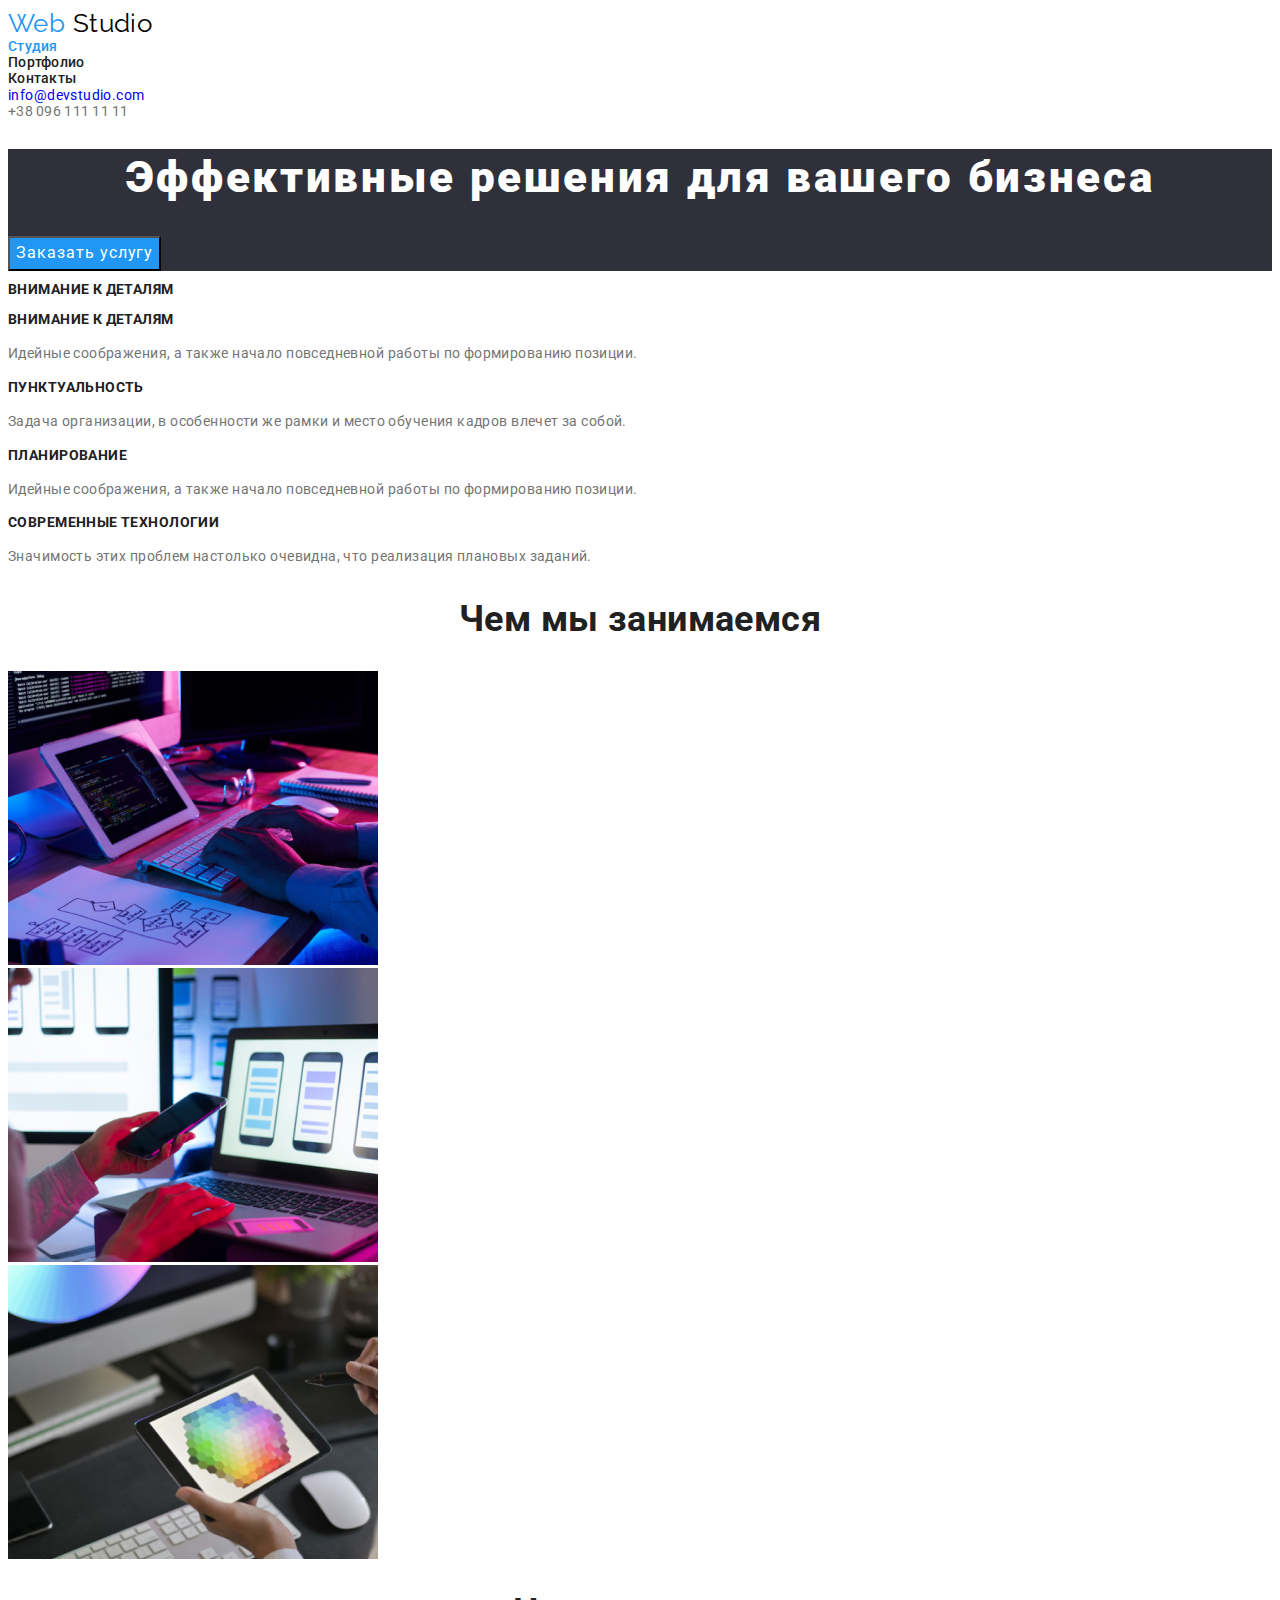
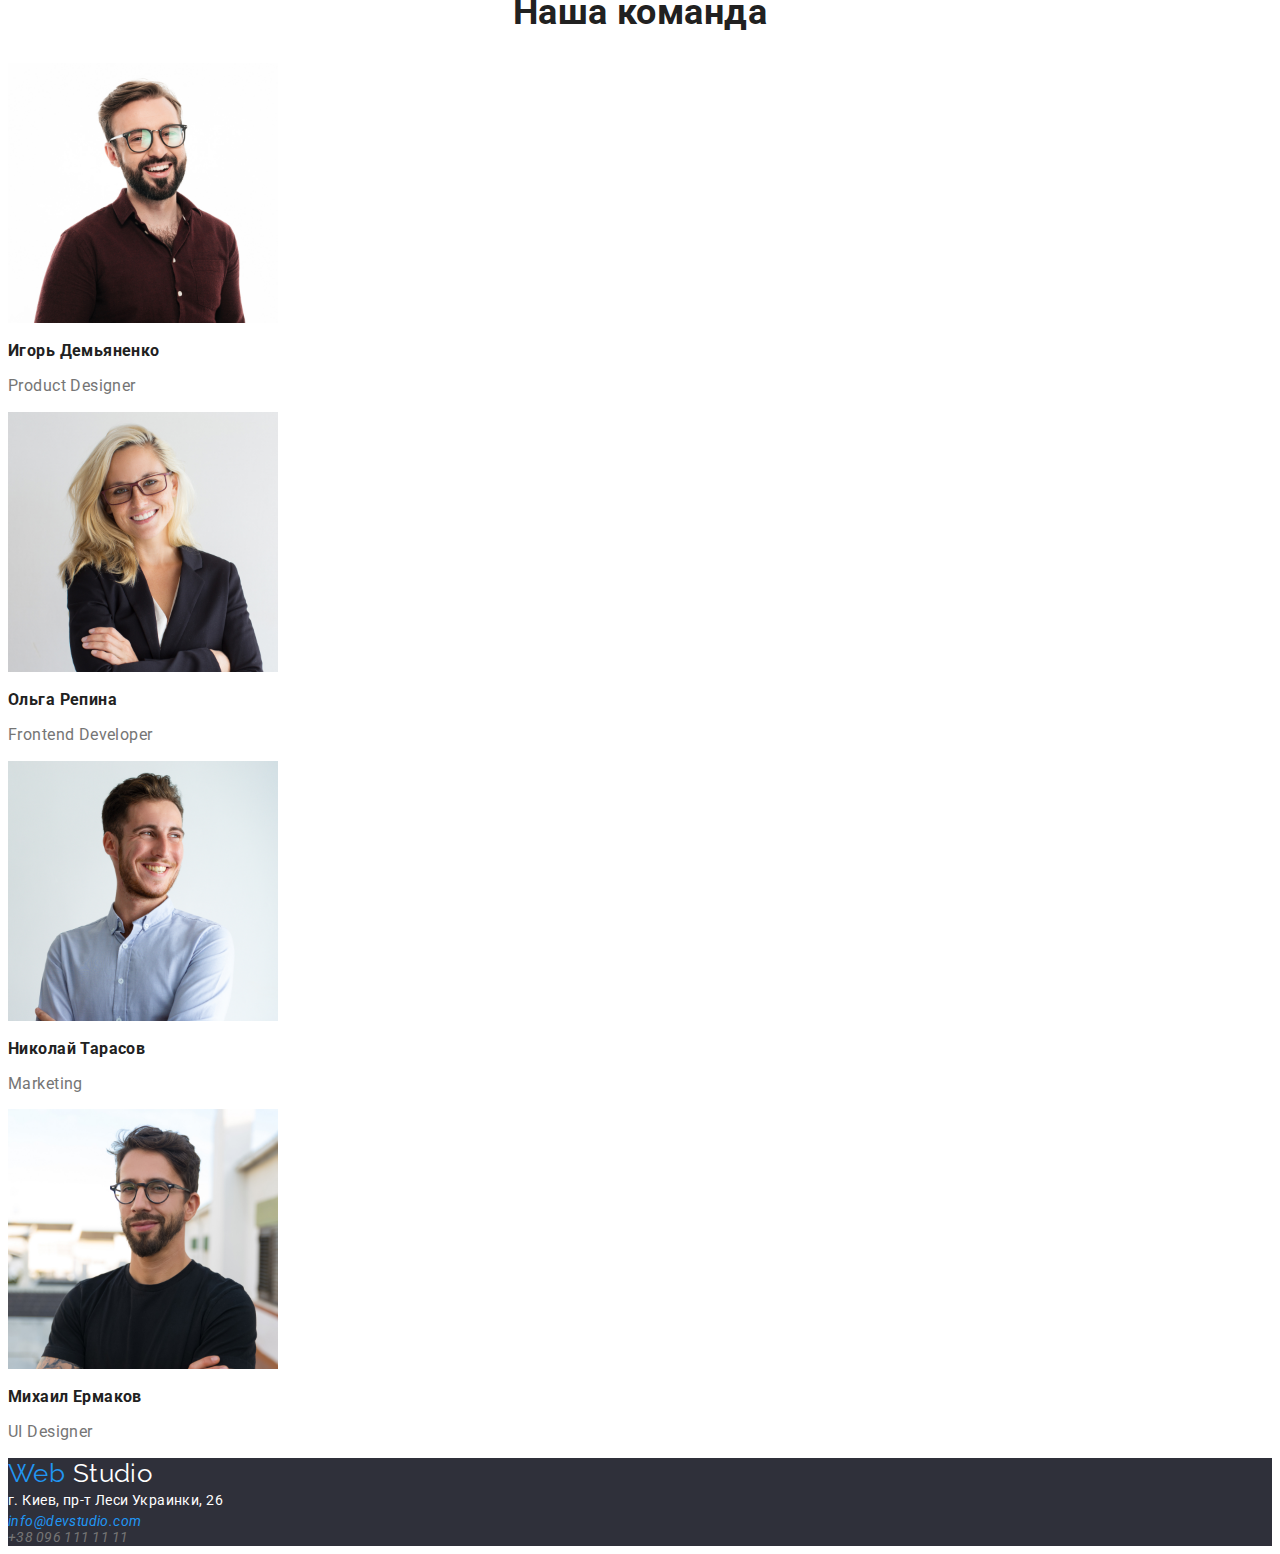
==== index.html @ a850718f "111" ====
<!DOCTYPE html>
<html lang="ru">
  <head>
    <meta charset="UTF-8" />
    <meta http-equiv="X-UA-Compatible" content="IE=edge" />
    <meta name="viewport" content="width=device-width, initial-scale=1.0" />
    <title>Студия</title>
    <link rel="preconnect" href="https://fonts.googleapis.com" />
    <link rel="preconnect" href="https://fonts.gstatic.com" crossorigin />
    <link
      href="https://fonts.googleapis.com/css2?family=Raleway:wght@700&family=Roboto:wght@400;500;700;900&display=swap"
      rel="stylesheet"
    />
    <link rel="stylesheet" href="./css/styles.css" />
  </head>
  <body>
    <style>
      /*   ----------- Отменяем подчеркивание у ссылок ------------*/
      a {
        text-decoration: none;
      }
    </style>
    <!-------------Верхний контейнер -----------------------  -->
    <header class="heder list">
      <nav class="heder-kont link">
        <a href="/" class="logotip link"><span class="logotip-end">Web</span> Studio</a>
        <ul class="site-list list link">
          <li><a href="./index.html" class="link-current heder-li list link">Студия</a></li>
          <li><a href="./portfolio.html" class="heder-li link list">Портфолио</a></li>
          <li><a href="#" class="heder-li list link">Контакты</a></li>
        </ul>
      </nav>
      <ul class="site-nav-list list">
        <li>
          <a href="mailto:info@devstudio.com" class="site-nav-list-mail link list"
            >info@devstudio.com</a
          >
        </li>
        <li>
          <a href="tel:+380961111111" class="site-nav-list-contacts contacts link list"
            >+38 096 111 11 11</a
          >
        </li>
      </ul>
    </header>
    <!-- Контейнер Эффективные решения для вашего бизнеса -->
    <main>
      <section class="hero">
        <h1 class="hero-title">Эффективные решения для вашего бизнеса</h1>
        <button type="button" class="hero-button-text">Заказать услугу</button>
      </section>
      <!-- Контейнер Внимание к деталям... -->
      <section>
        <h2 class="benefits-title">Внимание к деталям</h2>
        <ul class="benefits-ul list">
          <li>
            <h3 class="benefits-title">Внимание к деталям</h3>
            <p class="benefits-text">
              Идейные соображения, а также начало повседневной работы по формированию позиции.
            </p>
          </li>
          <li>
            <h3 class="benefits-title">Пунктуальность</h3>
            <p class="benefits-text">
              Задача организации, в особенности же рамки и место обучения кадров влечет за собой.
            </p>
          </li>
          <li>
            <h3 class="benefits-title">Планирование</h3>
            <p class="benefits-text">
              Идейные соображения, а также начало повседневной работы по формированию позиции.
            </p>
          </li>
          <li>
            <h3 class="benefits-title">Современные технологии</h3>
            <p class="benefits-text">
              Значимость этих проблем настолько очевидна, что реализация плановых заданий.
            </p>
          </li>
        </ul>
      </section>
      <!-- Чем мы занимаемся -->
      <section class="about-us">
        <h2 class="about-us-text">Чем мы занимаемся</h2>
        <ul class="about-foto list">
          <li>
            <a href=""><img src="./images/foto1.jpg" alt="foto1" width="370" /></a>
          </li>
          <li>
            <a href=""><img src="./images/foto2.jpg" alt="foto2" width="370" /></a>
          </li>
          <li>
            <a href=""><img src="./images/foto3.jpg" alt="foto3" width="370" /></a>
          </li>
        </ul>
      </section>
      <!-- Наша команда -->
      <section>
        <h2 class="about-us-text">Наша команда</h2>
        <ul class="about-us-foto list">
          <li>
            <a href=""><img src="./images/people1.jpg" alt="people1" width="270" /></a>
            <h3 class="our-team">Игорь Демьяненко</h3>
            <p class="our-team-text">Product Designer</p>
          </li>
          <li>
            <a href=""><img src="./images/people2.jpg" alt="people2" width="270" /></a>
            <h3 class="our-team">Ольга Репина</h3>
            <p class="our-team-text">Frontend Developer</p>
          </li>
          <li>
            <a href=""><img src="./images/people3.jpg" alt="people3" width="270" /></a>
            <h3 class="our-team">Николай Тарасов</h3>
            <p class="our-team-text">Marketing</p>
          </li>
          <li>
            <a href=""><img src="./images/people4.jpg" alt="people4" width="270" /></a>
            <h3 class="our-team">Михаил Ермаков</h3>
            <p class="our-team-text">UI Designer</p>
          </li>
        </ul>
      </section>
    </main>
    <!-- Футер -->
    <footer>
      <div class="adress link">
        <a href="/" class="logo-footer link"><span class="logotip-end">Web</span> Studio</a>
        <address>
          <ul class="footer list">
            <li>
              <a href="#" class="adr-text link">г. Киев, пр-т Леси Украинки, 26</a>
            </li>
            <li>
              <a href="mailto:info@devstudio.com" class="link-current link list"
                >info@devstudio.com</a
              >
            </li>
            <li><a href="tel:+380961111111" class="contacts link list">+38 096 111 11 11</a></li>
          </ul>
        </address>
      </div>
    </footer>
  </body>
</html>
---- css/styles.css ----
body {
  background-color: #ffffff;
  font-family: Roboto;
  letter-spacing: 0.03em;
  font-size: 14px;
}
/*убираем подчекивание*/
.link {
  text-decoration: none;
}
/* убираем точки*/
.list {
  padding: 0;
  margin: 0;
  list-style: none;
}
/* ------------header----------------------- */

.logotip {
  color: #000000;
  font-family: Raleway;
  font-size: 26px;
  line-height: 1.19;
}
.logotip-end {
  color: #2196f3;
  font-family: Raleway;
  font-size: 26px;
  line-height: 1.19;
}

.heder-li {
  font-weight: 500;
  font-size: 14px;
  line-height: 1.14;
  letter-spacing: 0.02em;
  color: #212121;
}
.heder-li:hover {
  color: #2196f3;
}

.heder-li:focus {
  color: #2196f3;
}

.site-list {
  color: #212121;
  line-height: 1.14;
  letter-spacing: 0.02em;
}
.link-portfo {
  color: #212121;
}
.link-current {
  color: #2196f3;
}
.link-current:hover {
  color: #2196f3;
}
.link-current:focus {
  color: #2196f3;
}

.contacts {
  color: #757575;
  line-height: 1.14;
  letter-spacing: 0.02em;
}
.site-nav-list-mail:hover {
  color: #2196f3;
}
.site-nav-list-mail:focus {
  color: #2196f3;
}
.site-nav-list-contacts:hover {
  color: #2196f3;
}
.site-nav-list-contacts:focus {
  color: #2196f3;
}

/* -----------main---------------------- */
.hero {
  background-color: #2f303a;
}
.hero-title {
  color: #ffffff;
  font-weight: 900;
  font-size: 44px;
  line-height: 1.3;
  text-align: center;
  letter-spacing: 0.06em;
}
.hero-button-text {
  font-family: inherit;
  background-color: #2196f3;
  color: #ffffff;
  font-size: 16px;
  line-height: 1.8;
  letter-spacing: 0.06em;
}
/*----------- преймущества --------------------*/
.benefits-title {
  color: #212121;
  font-size: 14px;
  line-height: 1.14;
  text-transform: uppercase;
}
.benefits-text {
  color: #757575;
  line-height: 1.7;
}
/* ----------чем мы занимаемся ------------------*/
.about-us-text {
  color: #212121;
  font-size: 36px;
  line-height: 1.16;
  text-align: center;
}
/*----------- наша команда -------------------- */
.our-team {
  font-size: 16px;
  line-height: 1.18;
  color: #212121;
}
.our-team-text {
  font-size: 16px;
  line-height: 1.18;
  color: #757575;
}
/* --------------подвал -------------------------*/
.adress {
  background-color: #2f303a;
}
.logo-footer {
  font-family: Raleway;
  font-size: 26px;
  line-height: 1.19;
  color: #ffffff;
}
.adr-text {
  font-style: normal;
  line-height: 1.7;
  color: #ffffff;
}
.adr-mail {
  line-height: 1.7;
  color: rgba(255, 255, 255, 0.6);
}
/* ------------Портфолио --------------------------*/
.button-set {
  background-color: #f5f4fa;
}
.button-li {
  font-family: inherit;
  font-size: 16px;
  line-height: 1.6;
  text-align: center;
  color: #212121;
}
.portfolio-name {
  font-weight: bold;
  font-size: 18px;
  line-height: 36px;
  letter-spacing: 0.06em;
  color: #212121;
}
.portfolio-text {
  font-size: 16px;
  line-height: 30px;
  color: #757575;
}
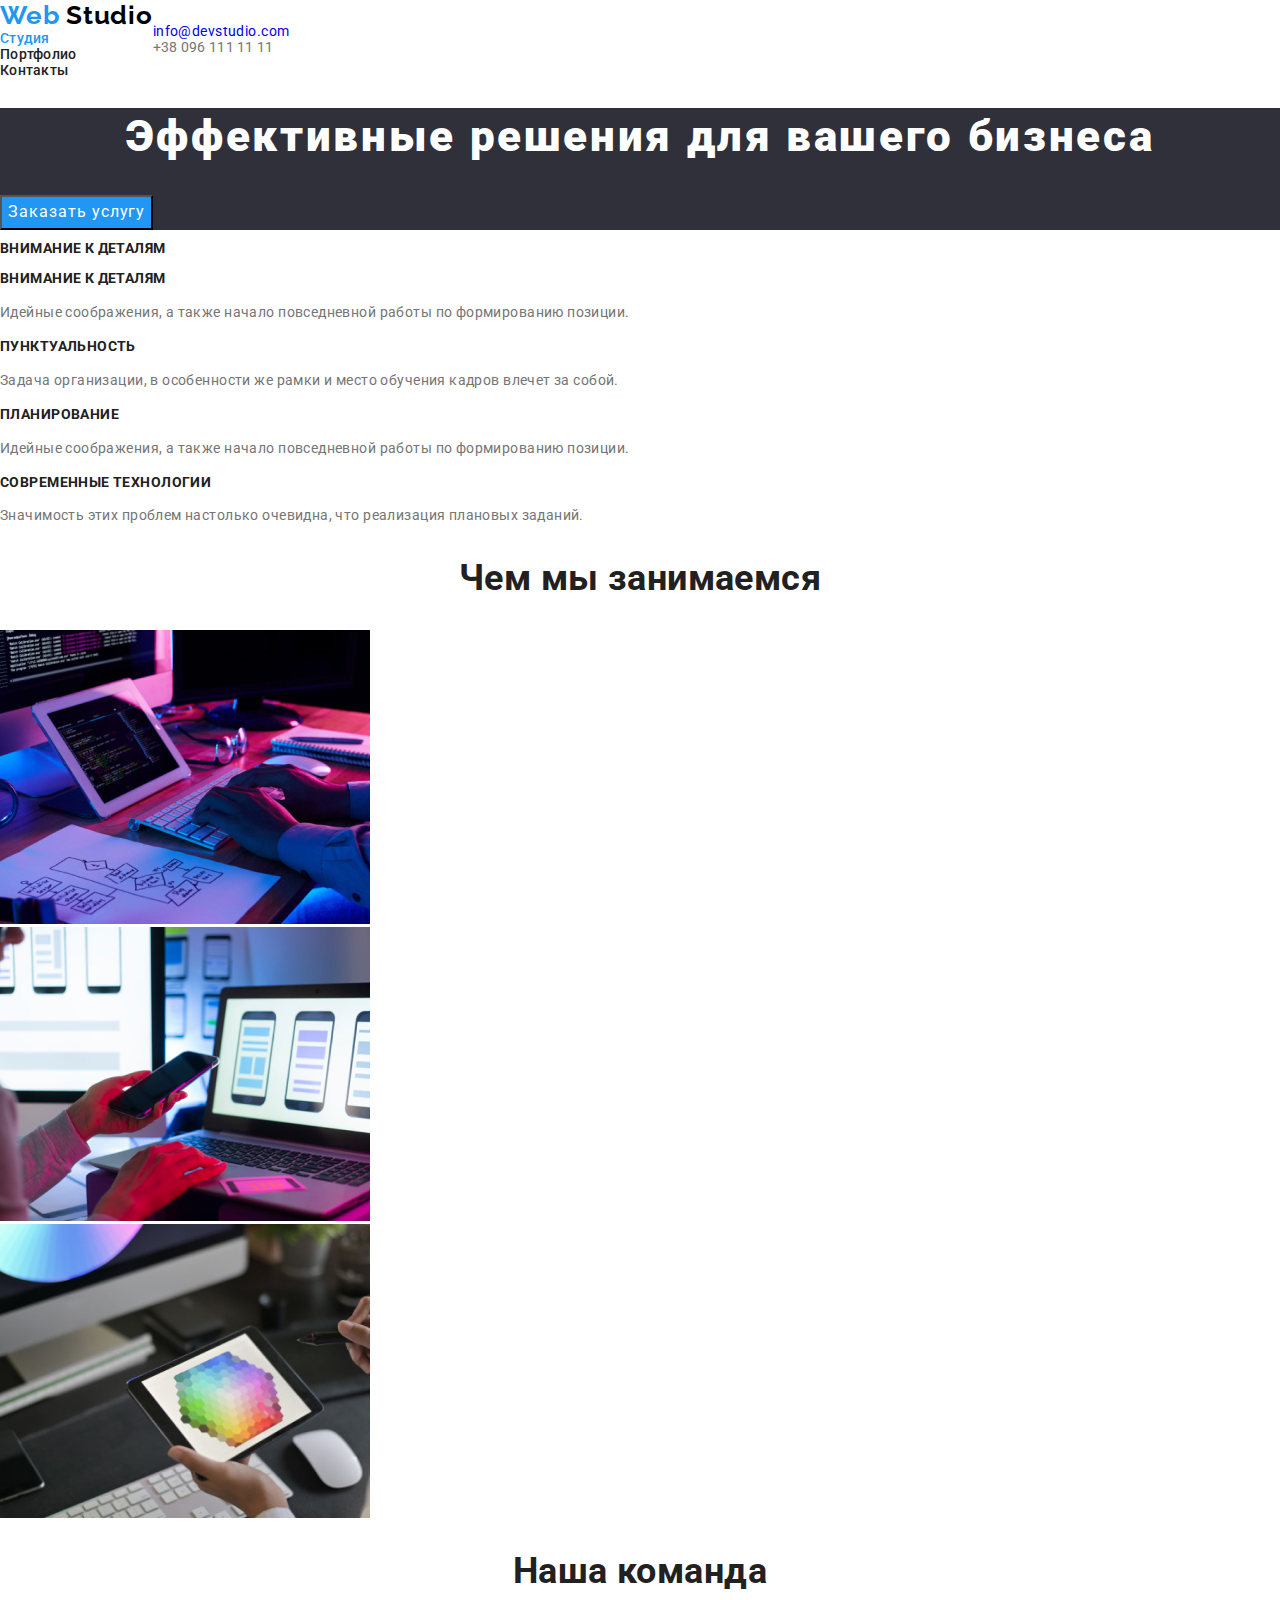
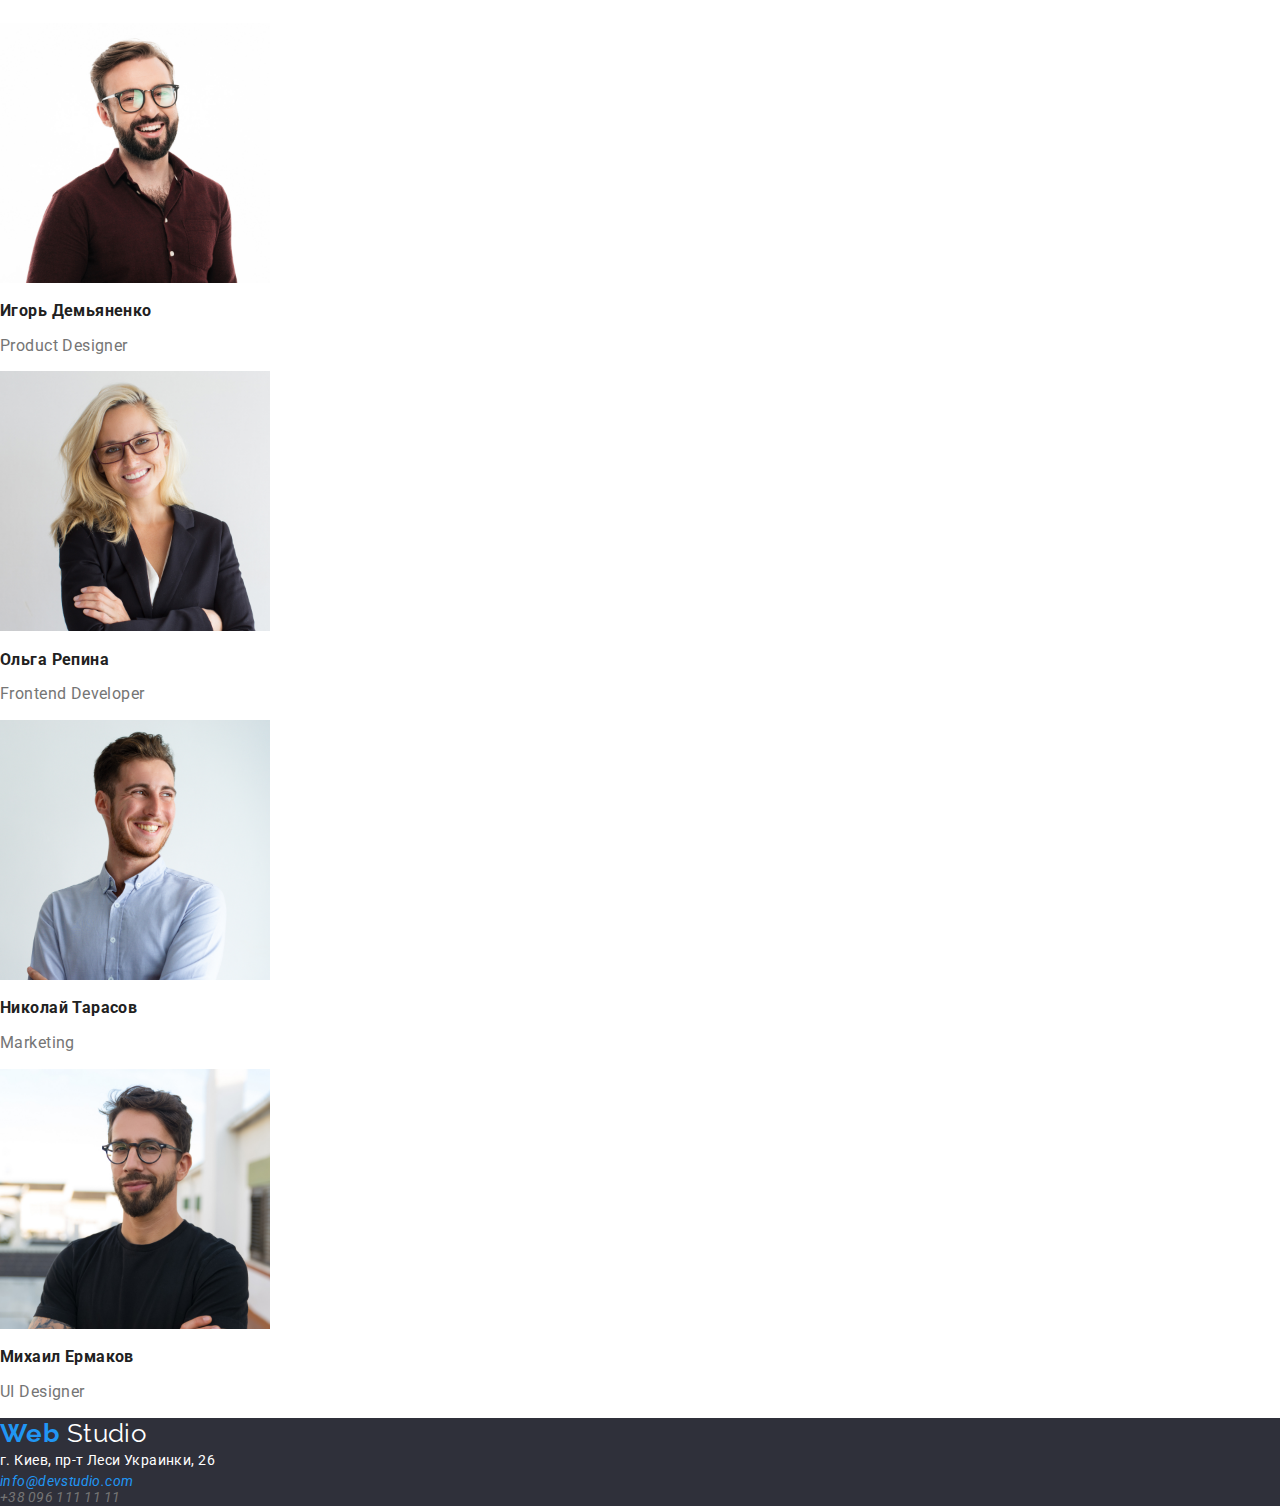
==== commit 8eb25f8c: "1111" ====
--- a/index.html
+++ b/index.html
@@ -11,17 +11,24 @@
       href="https://fonts.googleapis.com/css2?family=Raleway:wght@700&family=Roboto:wght@400;500;700;900&display=swap"
       rel="stylesheet"
     />
+        <link
+      rel="stylesheet"
+      href="https://cdnjs.cloudflare.com/ajax/libs/modern-normalize/1.1.0/modern-normalize.min.css"
+    />
     <link rel="stylesheet" href="./css/styles.css" />
+  
   </head>
   <body>
     <style>
-      /*   ----------- Отменяем подчеркивание у ссылок ------------*/
+      /*   ------ Отменяем подчеркивание у ссылок ------------*/
       a {
         text-decoration: none;
       }
     </style>
-    <!-------------Верхний контейнер -----------------------  -->
+    <!--------Верхний контейнер -----------------------  -->
     <header class="heder list">
+      <div class="conteiner">
+        <div class="nav-container main-nav">
       <nav class="heder-kont link">
         <a href="/" class="logotip link"><span class="logotip-end">Web</span> Studio</a>
         <ul class="site-list list link">
@@ -41,7 +48,9 @@
             >+38 096 111 11 11</a
           >
         </li>
-      </ul>
+            </ul>
+      </div>
+      </div>
     </header>
     <!-- Контейнер Эффективные решения для вашего бизнеса -->
     <main>
--- a/css/styles.css
+++ b/css/styles.css
@@ -4,6 +4,11 @@
   letter-spacing: 0.03em;
   font-size: 14px;
 }
+.main-nav {
+  display: flex;
+  align-items: center;
+}
+
 /*убираем подчекивание*/
 .link {
   text-decoration: none;
@@ -14,19 +19,25 @@
   margin: 0;
   list-style: none;
 }
-/* ------------header----------------------- */
+/* ------------header-------------- */
 
 .logotip {
   color: #000000;
   font-family: Raleway;
   font-size: 26px;
+  font-weight: bold;
+  font-size: 26px;
   line-height: 1.19;
+  letter-spacing: 0.03em;
+
 }
 .logotip-end {
   color: #2196f3;
   font-family: Raleway;
   font-size: 26px;
   line-height: 1.19;
+    font-weight: bold;
+    letter-spacing: 0.03em;
 }
 
 .heder-li {
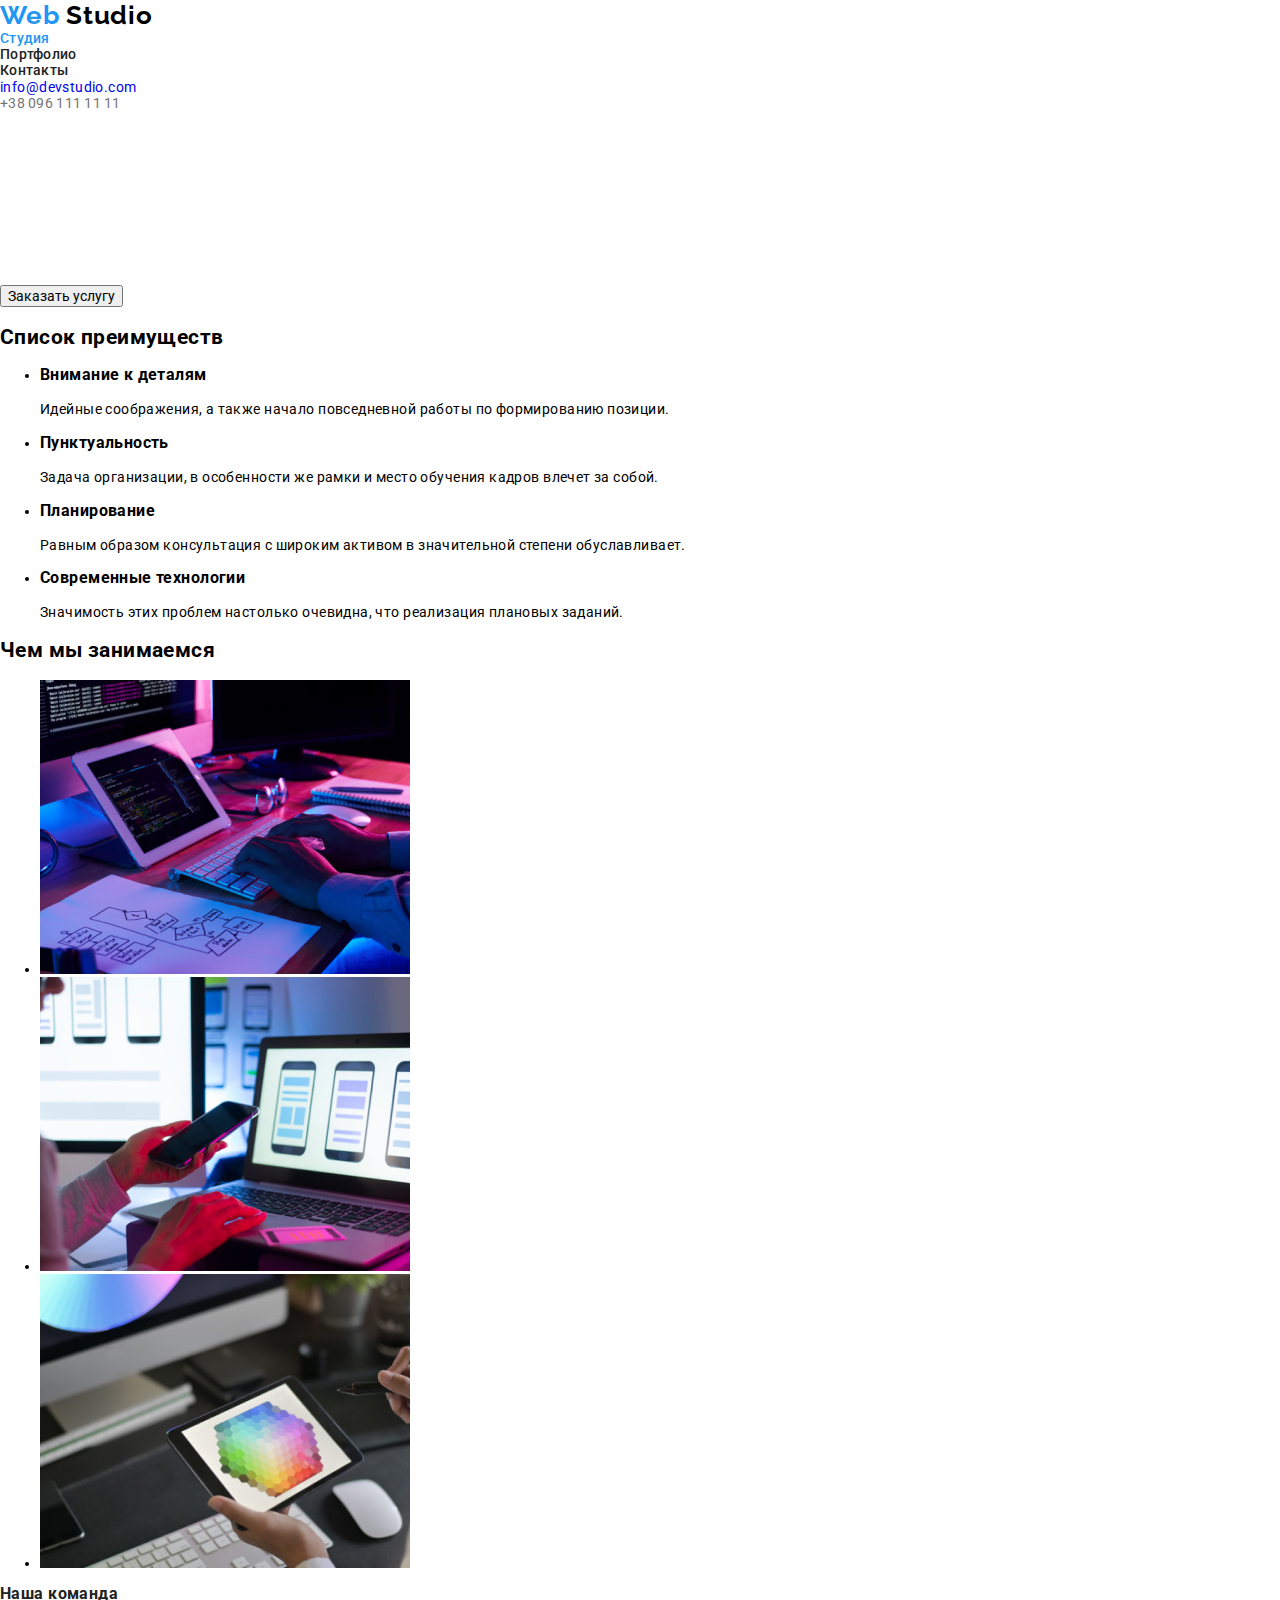
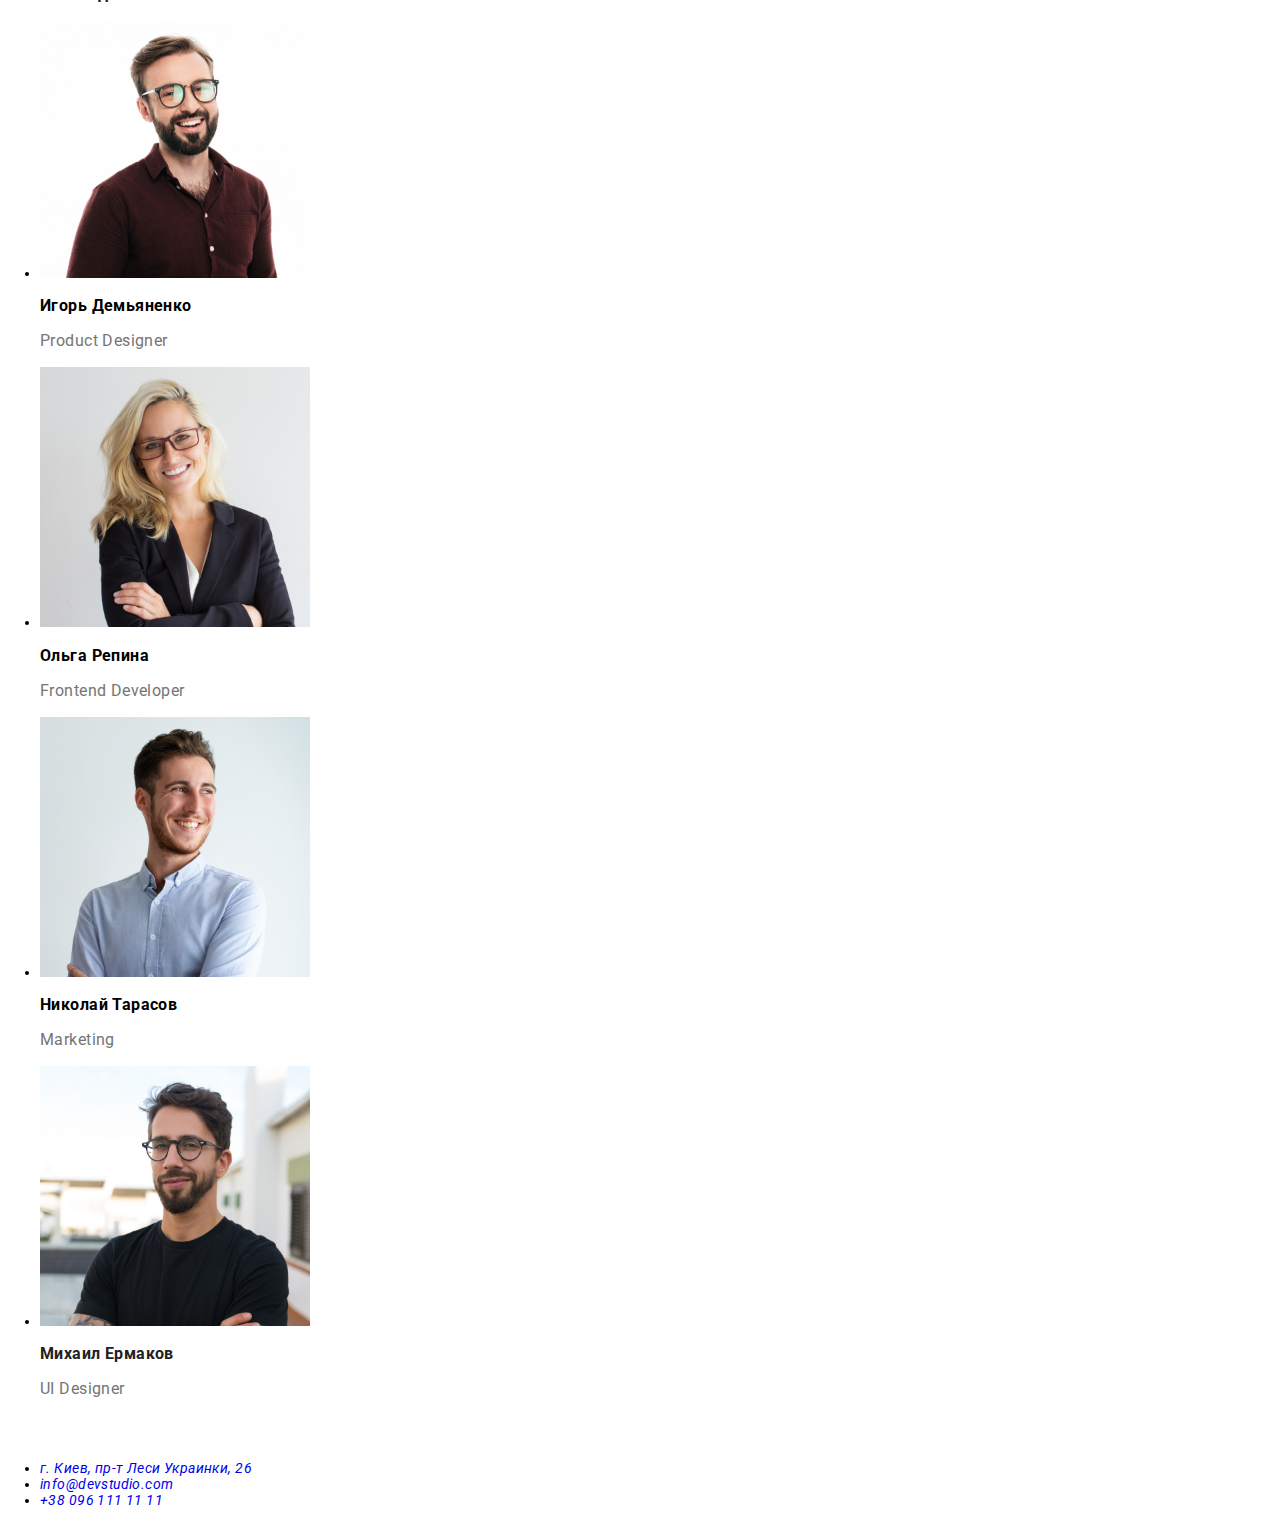
==== commit 408e3548: "Исправлен index.html" ====
--- a/index.html
+++ b/index.html
@@ -11,12 +11,11 @@
       href="https://fonts.googleapis.com/css2?family=Raleway:wght@700&family=Roboto:wght@400;500;700;900&display=swap"
       rel="stylesheet"
     />
-        <link
+    <link
       rel="stylesheet"
       href="https://cdnjs.cloudflare.com/ajax/libs/modern-normalize/1.1.0/modern-normalize.min.css"
     />
     <link rel="stylesheet" href="./css/styles.css" />
-  
   </head>
   <body>
     <style>
@@ -26,125 +25,150 @@
       }
     </style>
     <!--------Верхний контейнер -----------------------  -->
-    <header class="heder list">
-      <div class="conteiner">
-        <div class="nav-container main-nav">
-      <nav class="heder-kont link">
-        <a href="/" class="logotip link"><span class="logotip-end">Web</span> Studio</a>
-        <ul class="site-list list link">
-          <li><a href="./index.html" class="link-current heder-li list link">Студия</a></li>
-          <li><a href="./portfolio.html" class="heder-li link list">Портфолио</a></li>
-          <li><a href="#" class="heder-li list link">Контакты</a></li>
-        </ul>
-      </nav>
-      <ul class="site-nav-list list">
-        <li>
-          <a href="mailto:info@devstudio.com" class="site-nav-list-mail link list"
-            >info@devstudio.com</a
-          >
-        </li>
-        <li>
-          <a href="tel:+380961111111" class="site-nav-list-contacts contacts link list"
-            >+38 096 111 11 11</a
-          >
-        </li>
+    <header class="heder li">
+      <div class="container nav-container">
+        <!--<div class="nav-container main-nav">-->
+          <nav class="heder-nav">
+            <a href="/" class="logotip link"><span class="logotip-end">Web</span> Studio</a>
+            <ul class="site-list list link">
+              <li><a href="./index.html" class="link-current heder-li list link">Студия</a></li>
+              <li><a href="./portfolio.html" class="heder-li link list">Портфолио</a></li>
+              <li><a href="#" class="heder-li list link">Контакты</a></li>
             </ul>
-      </div>
+            <ul class="site-nav-list list">
+            <li>
+              <a href="mailto:info@devstudio.com" class="site-nav-list-mail link list"
+                >info@devstudio.com</a
+              >
+            </li>
+            <li>
+              <a href="tel:+380961111111" class="site-nav-list-contacts contacts link list"
+                >+38 096 111 11 11</a
+              >
+            </li>
+            </nav>
+          </ul>
+        </div>
       </div>
     </header>
+    <!--Главный контент-->
     <!-- Контейнер Эффективные решения для вашего бизнеса -->
     <main>
-      <section class="hero">
-        <h1 class="hero-title">Эффективные решения для вашего бизнеса</h1>
-        <button type="button" class="hero-button-text">Заказать услугу</button>
+      <section class="hero-section">
+        <div class="container">
+        <h1 class="hero-title">Эффективные решения <br/> для вашего бизнеса</h1>
+        <button type="button" class="button-hero">Заказать услугу</button>
+        </div>
       </section>
+      <!--Наши преимущества-->
+      <section class="section-benefits">     
+        <div class="container benefits-item">       
+<h2 class="visually-hidden">Список преимуществ</h2>
+<ul class="section-benefits-list">          
+<li class="item">                        
       <!-- Контейнер Внимание к деталям... -->
-      <section>
-        <h2 class="benefits-title">Внимание к деталям</h2>
-        <ul class="benefits-ul list">
+      <!--<section>-->
+        <h3 class="section-benefits-title">Внимание к деталям</h3>
+        <p class="section-benefits-text">  
+
+        <!--<ul class="benefits-ul list">
           <li>
-            <h3 class="benefits-title">Внимание к деталям</h3>
-            <p class="benefits-text">
+            <h3 class="benefits-title">Внимание к деталям</h3>-->
+            <!--<p class="benefits-text">-->
               Идейные соображения, а также начало повседневной работы по формированию позиции.
             </p>
           </li>
           <li>
-            <h3 class="benefits-title">Пунктуальность</h3>
-            <p class="benefits-text">
+            <h3 class="section-benefits-title">Пунктуальность</h3>
+            <p class="section-benefits-text">
               Задача организации, в особенности же рамки и место обучения кадров влечет за собой.
             </p>
           </li>
           <li>
-            <h3 class="benefits-title">Планирование</h3>
-            <p class="benefits-text">
-              Идейные соображения, а также начало повседневной работы по формированию позиции.
+            <h3 class="section-benefits-title">Планирование</h3>
+            <p class="section-benefits-text">
+              Равным образом консультация с широким активом в значительной степени обуславливает.
             </p>
           </li>
-          <li>
-            <h3 class="benefits-title">Современные технологии</h3>
-            <p class="benefits-text">
+          <li class="item">
+            <h3 class="section-benefits-title">Современные технологии</h3>
+            <p class="section-benefits-text">
               Значимость этих проблем настолько очевидна, что реализация плановых заданий.
             </p>
           </li>
         </ul>
+        </div>
       </section>
       <!-- Чем мы занимаемся -->
-      <section class="about-us">
-        <h2 class="about-us-text">Чем мы занимаемся</h2>
-        <ul class="about-foto list">
-          <li>
-            <a href=""><img src="./images/foto1.jpg" alt="foto1" width="370" /></a>
+      <section class="our-work-section">
+        <div class="container">         
+        <h2 class="our-work-title">Чем мы занимаемся</h2>
+        <ul class="our-work-list">
+          <li class="item">
+            <a href=""><img src="./images/foto1.jpg" alt="foto1" width="370" height="294" /></a>
           </li>
-          <li>
-            <a href=""><img src="./images/foto2.jpg" alt="foto2" width="370" /></a>
+          <li class="item">
+            <a href=""><img src="./images/foto2.jpg" alt="foto2" width="370" height="294"/></a>
           </li>
-          <li>
-            <a href=""><img src="./images/foto3.jpg" alt="foto3" width="370" /></a>
+          <li class="item">
+            <a href=""><img src="./images/foto3.jpg" alt="foto3" width="370" height="294"/></a>
           </li>
         </ul>
+         </div>
       </section>
       <!-- Наша команда -->
-      <section>
-        <h2 class="about-us-text">Наша команда</h2>
-        <ul class="about-us-foto list">
-          <li>
-            <a href=""><img src="./images/people1.jpg" alt="people1" width="270" /></a>
-            <h3 class="our-team">Игорь Демьяненко</h3>
+      <section class="our-team-section">
+        <div class="container">          
+        <h2 class="our-team">Наша команда</h2>
+        <ul class="our-team-list">
+          <li class="item">
+            <img class="our-team-list-card" src="./images/people1.jpg" alt="people1" width="270" height="260" />
+            <div class="media-team">    
+            <h3 class="our-team-title">Игорь Демьяненко</h3>
             <p class="our-team-text">Product Designer</p>
+          </div>
           </li>
-          <li>
-            <a href=""><img src="./images/people2.jpg" alt="people2" width="270" /></a>
-            <h3 class="our-team">Ольга Репина</h3>
+          <li class="item">
+            <img class="our-team-list-card" src="./images/people2.jpg" alt="people2" width="270" height="260"/>
+            <div class="media-team">          
+            <h3 class="our-team-title">Ольга Репина</h3>
             <p class="our-team-text">Frontend Developer</p>
+          </div>
           </li>
-          <li>
-            <a href=""><img src="./images/people3.jpg" alt="people3" width="270" /></a>
-            <h3 class="our-team">Николай Тарасов</h3>
+          <li class="item">
+            <img class="our-team-list-card" src="./images/people3.jpg" alt="people3" width="270" height="260" />
+            <div class="media-team">     
+            <h3 class="our-team-title">Николай Тарасов</h3>
             <p class="our-team-text">Marketing</p>
+            </div>
           </li>
-          <li>
-            <a href=""><img src="./images/people4.jpg" alt="people4" width="270" /></a>
+          <li class="item">
+            <img class="our-team-list-card" src="./images/people4.jpg" alt="people4" width="270" height="260"/>
+            <div class="media-team">        
             <h3 class="our-team">Михаил Ермаков</h3>
             <p class="our-team-text">UI Designer</p>
+            </div>
           </li>
         </ul>
+        </div>
       </section>
     </main>
     <!-- Футер -->
-    <footer>
-      <div class="adress link">
-        <a href="/" class="logo-footer link"><span class="logotip-end">Web</span> Studio</a>
-        <address>
-          <ul class="footer list">
-            <li>
-              <a href="#" class="adr-text link">г. Киев, пр-т Леси Украинки, 26</a>
+    <footer class="footer" id="contacts">
+      <div class="container">
+        <a href="./index.html" class="logo-footer"><span class="logo-web">Web</span> Studio</a>
+        <address class="adress-footer">
+          <ul class="footer-list">
+            <li class="item">
+              <a class="footer-adress" href="#">г. Киев, пр-т Леси Украинки, 26</a>
             </li>
-            <li>
-              <a href="mailto:info@devstudio.com" class="link-current link list"
+            <li class="item">
+              <a class="footer-contacts" href="mailto:info@devstudio.com" 
                 >info@devstudio.com</a
               >
             </li>
-            <li><a href="tel:+380961111111" class="contacts link list">+38 096 111 11 11</a></li>
+            <li class="item">
+              <a href="tel:+380961111111" class="footer-contacts">+38 096 111 11 11</a></li>
           </ul>
         </address>
       </div>
--- a/css/styles.css
+++ b/css/styles.css
@@ -29,15 +29,14 @@
   font-size: 26px;
   line-height: 1.19;
   letter-spacing: 0.03em;
-
 }
 .logotip-end {
   color: #2196f3;
   font-family: Raleway;
   font-size: 26px;
   line-height: 1.19;
-    font-weight: bold;
-    letter-spacing: 0.03em;
+  font-weight: bold;
+  letter-spacing: 0.03em;
 }
 
 .heder-li {
@@ -47,15 +46,12 @@
   letter-spacing: 0.02em;
   color: #212121;
 }
-.heder-li:hover {
-  color: #2196f3;
-}
-
+.heder-li:hover,
 .heder-li:focus {
   color: #2196f3;
 }
 
-.site-list {
+ .site-list {
   color: #212121;
   line-height: 1.14;
   letter-spacing: 0.02em;
@@ -66,9 +62,7 @@
 .link-current {
   color: #2196f3;
 }
-.link-current:hover {
-  color: #2196f3;
-}
+.link-current:hover,
 .link-current:focus {
   color: #2196f3;
 }
@@ -78,15 +72,12 @@
   line-height: 1.14;
   letter-spacing: 0.02em;
 }
-.site-nav-list-mail:hover {
-  color: #2196f3;
-}
+.site-nav-list-mail:hover,
 .site-nav-list-mail:focus {
   color: #2196f3;
 }
-.site-nav-list-contacts:hover {
-  color: #2196f3;
-}
+ 
+.site-nav-list-contacts:hover,
 .site-nav-list-contacts:focus {
   color: #2196f3;
 }
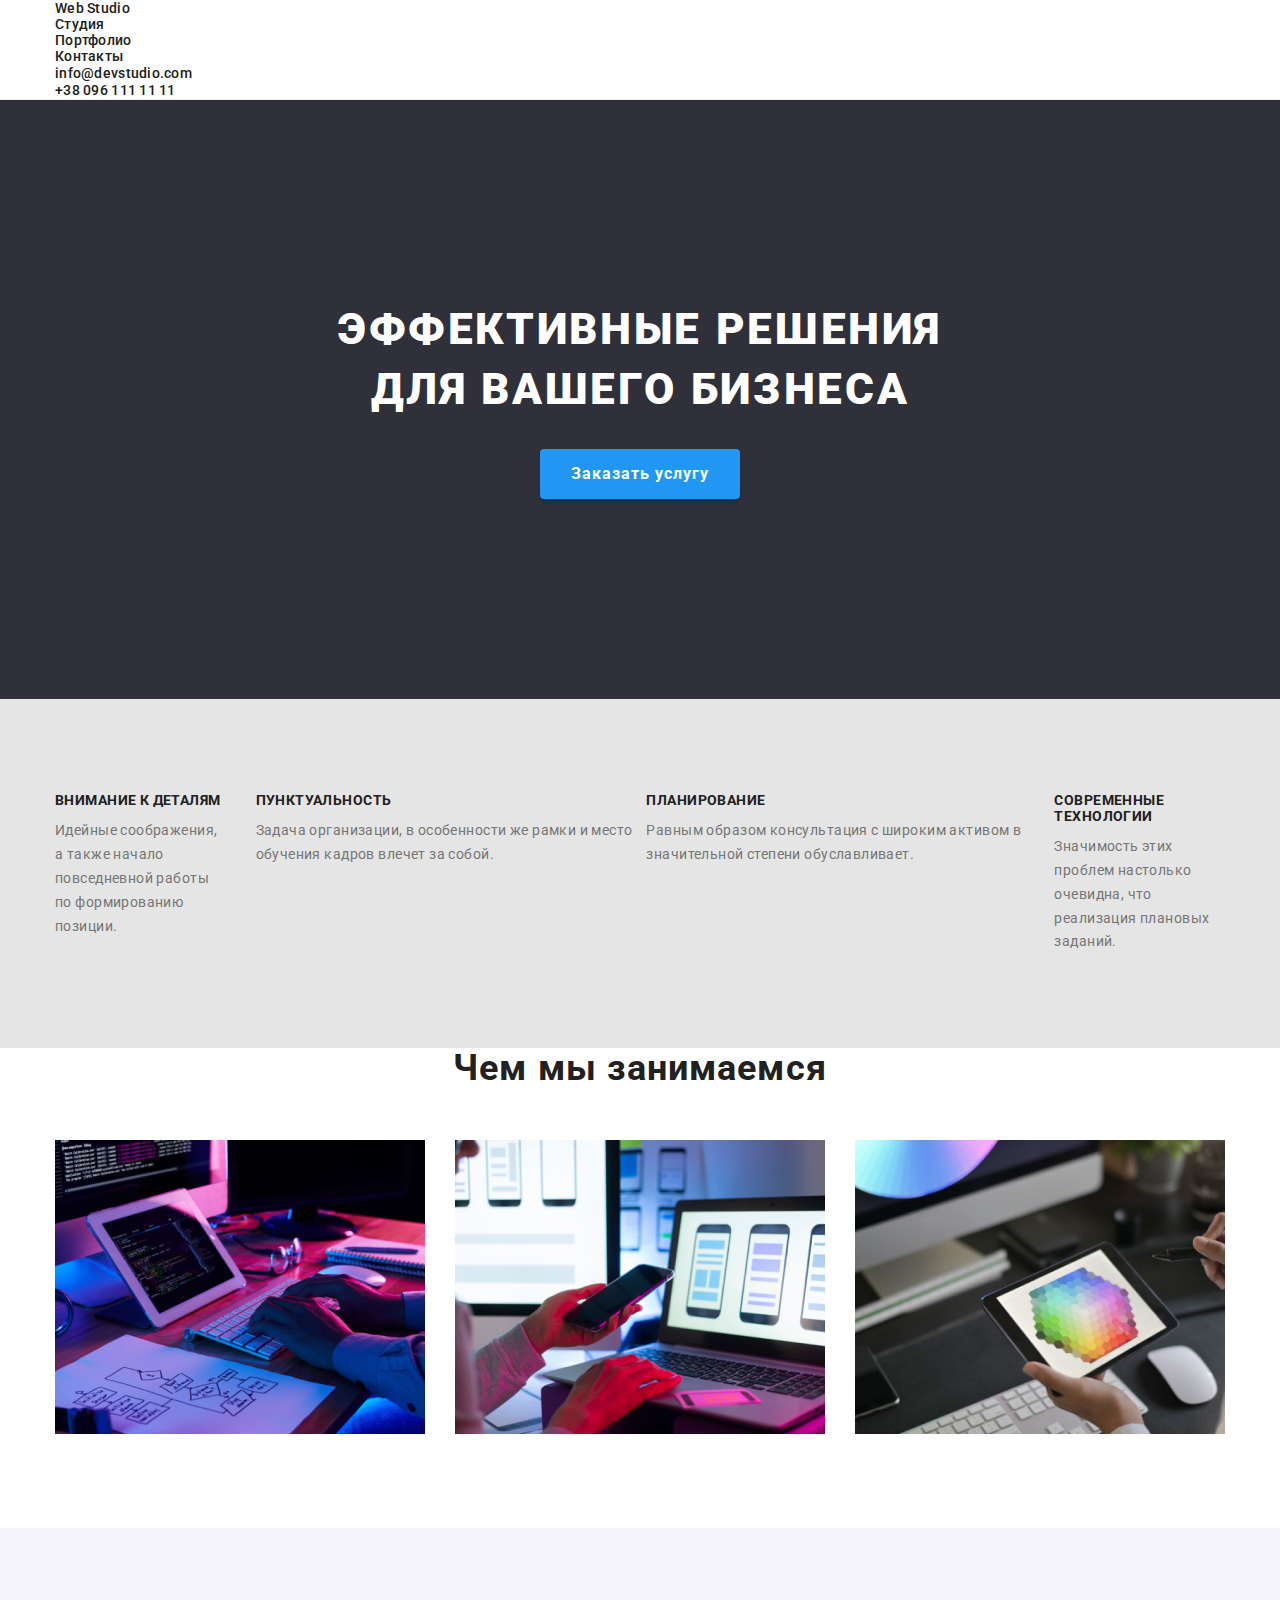
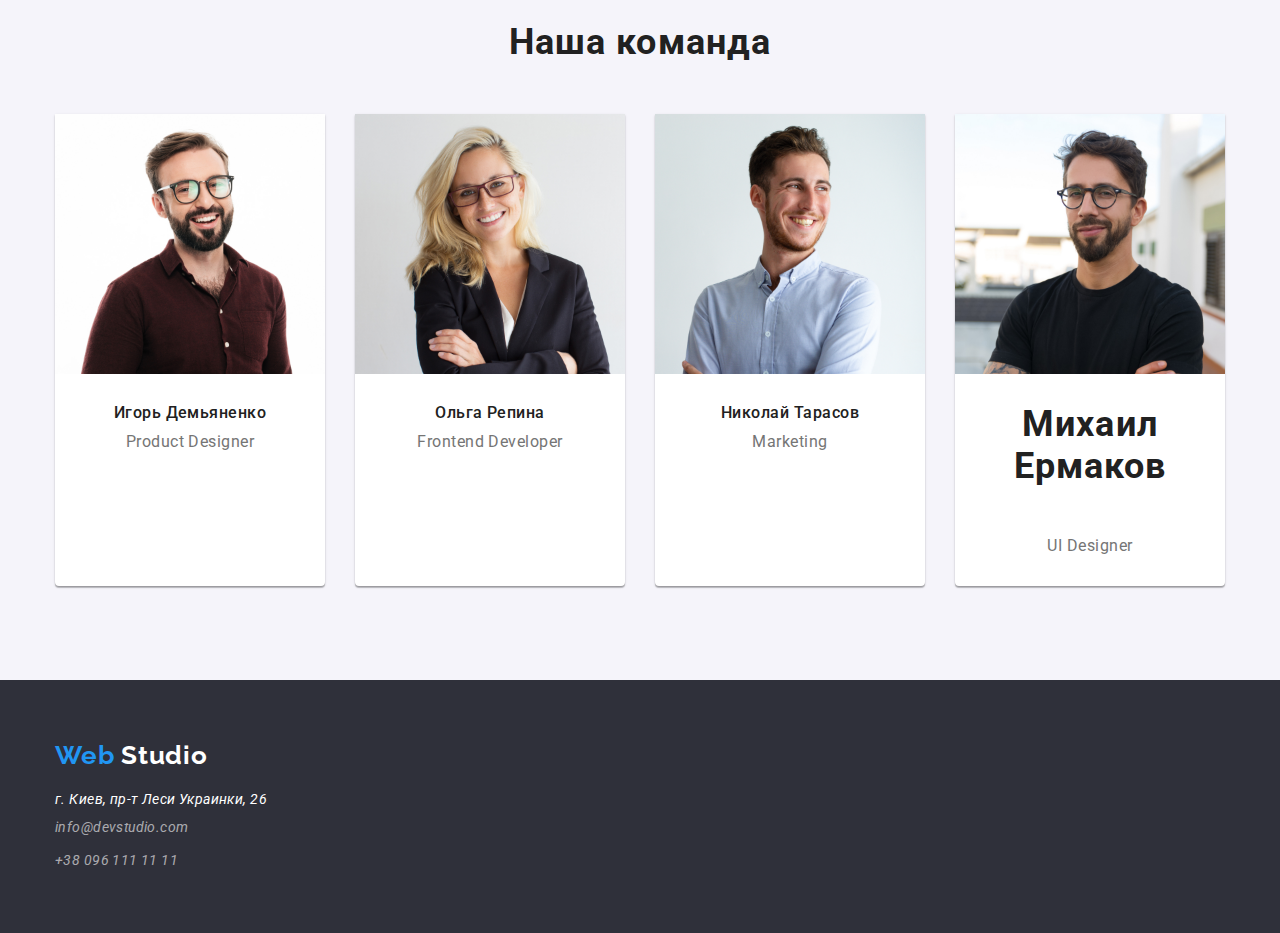
==== commit b0b8bf00: "1111" ====
--- a/index.html
+++ b/index.html
@@ -29,12 +29,18 @@
       <div class="container nav-container">
         <!--<div class="nav-container main-nav">-->
           <nav class="heder-nav">
+           <!--Логотип-->
+           
             <a href="/" class="logotip link"><span class="logotip-end">Web</span> Studio</a>
+            
+           <!-- Меню верхнее   --> 
+            
             <ul class="site-list list link">
               <li><a href="./index.html" class="link-current heder-li list link">Студия</a></li>
               <li><a href="./portfolio.html" class="heder-li link list">Портфолио</a></li>
               <li><a href="#" class="heder-li list link">Контакты</a></li>
             </ul>
+
             <ul class="site-nav-list list">
             <li>
               <a href="mailto:info@devstudio.com" class="site-nav-list-mail link list"
@@ -149,7 +155,7 @@
             <p class="our-team-text">UI Designer</p>
             </div>
           </li>
-        </ul>
+           </ul>
         </div>
       </section>
     </main>
--- a/css/styles.css
+++ b/css/styles.css
@@ -1,25 +1,518 @@
+*,
+*::before,
+*::after {
+  box-sizing: border-box;
+}
+
 body {
   background-color: #ffffff;
-  font-family: Roboto;
+  font-family: 'Roboto', Verdana, Geneva, Tahoma, sans-serif;
   letter-spacing: 0.03em;
   font-size: 14px;
 }
+:root {
+  --header-color: #ffffff;
+  --hero-title-color: #ffffff;
+  --main-text-title-color: #212121;
+  --second-text-title-color: #757575;
+  --hover-buton-color: #2196f3;
+  --logo-color: #000000;
+  --button-portfolio-color: #f5f4fa;
+}
+a {
+  text-decoration: none;
+}
+
+ul,
+ol {
+  padding: 0;
+  list-style: none;
+  margin: 0;
+}
+
+p,
+h1,
+h2,
+h3,
+h4 {
+  padding: 0;
+  margin: 0;
+}
+img {
+  display: block;
+  max-height: 100%;
+  height: auto;
+}
+
+.container {
+  margin-left: auto;
+  margin-right: auto;
+  padding-left: 15px;
+  padding-right: 15px;
+  width: 1200px;
+}
+/*------ Шапка -------*/
+.heder {
+  border-bottom: 1px solid #eeeeee;
+}
+.nav-container {
+  display: flex;
+  align-items: center;
+}
+.header-nav {
+  display: flex;
+  align-items: center;
+}
+.header-list {
+  display: flex;
+}
+.header-list .item {
+  margin-right: 50px;
+}
+.header-list .item:last-child {
+  margin-right: 0px;
+}
+
+.header-list .link {
+  display: block;
+  padding-top: 32px;
+  padding-bottom: 32px;
+}
+
+.logo {
+  margin-right: 93px;
+  font-family: Raleway;
+  font-style: normal;
+  font-weight: bold;
+  font-size: 26px;
+  line-height: 1.19;
+  letter-spacing: 0.03em;
+  color: var(--logo-color);
+}
+.logo-web {
+  font-family: Raleway;
+  font-style: normal;
+  font-weight: bold;
+  font-size: 26px;
+  line-height: 1.19;
+  letter-spacing: 0.03em;
+  color: var(--hover-buton-color);
+}
+
+.link {
+  font-style: normal;
+  font-weight: 500;
+  font-size: 14px;
+  line-height: 1.14;
+  letter-spacing: 0.02em;
+  color: var(--main-text-title-color);
+}
+.header-list .link:hover,
+.header-list .link:focus {
+  color: var(--hover-buton-color);
+}
+.header-list .link-current {
+  color: #2196f3;
+}
+.auth-nav-list {
+  display: flex;
+  margin-left: auto;
+}
+
+.auth-nav-list .item {
+  margin-right: 50px;
+}
+
+.auth-nav-list .item:last-child {
+  margin-right: 0px;
+}
+.auth-nav-list .link {
+  font-weight: 500;
+  line-height: 1.14;
+  letter-spacing: 0.02em;
+  color: var(--second-text-title-color);
+}
+
+.auth-nav-list .link:hover,
+.auth-nav-list .link:focus {
+  color: var(--hover-buton-color);
+}
+
+/* -----Главный контент ------*/
+
+.hero-section {
+  padding-top: 200px;
+  padding-bottom: 200px;
+  background-color: #2f303a;
+  text-align: center;
+}
+
+.hero-title {
+  margin: 0 0 30px 0;
+  font-style: normal;
+  font-weight: 900;
+  font-size: 44px;
+  line-height: 1.36;
+  text-align: center;
+  letter-spacing: 0.06em;
+  text-transform: uppercase;
+  color: var(--hero-title-color);
+}
+
+.button-hero {
+  font-family: inherit;
+  font-weight: 700;
+  font-size: 16px;
+  line-height: 1.8;
+  letter-spacing: 0.06em;
+  cursor: pointer;
+  width: 200px;
+  height: 50px;
+  border: 0;
+  box-shadow: 0px 4px 4px rgba(0, 0, 0, 0.15);
+  border-radius: 4px;
+  color: var(--header-color);
+  background-color: #2196f3;
+}
+
+.button-hero:hover,
+.button-hero:focus {
+  background: #188ce8;
+  box-shadow: 0px 4px 4px rgba(0, 0, 0, 0.15);
+  border-radius: 4px;
+}
+
+.visually-hidden {
+position: absolute;
+white-space: nowrap;
+width: 1px;
+height: 1px;
+overflow: hidden;
+border: 0;
+padding: 0;
+clip: rect(0 0 0 0);
+clip-path: inset(50%);
+margin: -1px;
+
+}
+.section-benefits {
+padding-top: 94px;
+padding-bottom: 94px;
+
+}
+
+.benefits-item {
+display: flex;
+
+}
+
+.section-benefits-list {
+display: flex;
+
+}
+
+.section-benefits-list .item {
+width: 270px;
+margin-right: 30px;
+
+}
+
+.section-benefits-list .item:last-child {
+  margin-right: 0;
+}
+
+.section-benefits-title {
+margin-bottom: 10px;
+font-weight: 700;
+font-size: 14px;
+line-height: 1.14;
+letter-spacing: 0.03em;
+text-transform: uppercase;
+color: var(--main-text-title-color);
+
+}
+.section-benefits {
+background-color: #e5e5e5;
+
+}
+.section-benefits-text {
+font-size: 14px;
+line-height: 1.7;
+letter-spacing: 0.03em;
+color: var(--second-text-title-color);
+
+}
+
+.our-work-section {
+padding-bottom: 94px;
+
+}
+
+.our-work-list {
+display: flex;
+
+}
+
+.our-work-list .item {
+margin-right: 30px;
+
+}
+.our-work-list .item:last-child {
+margin-right: 0;
+
+}
+
+.our-work-title {
+margin-bottom: 50px;
+text-align: center;
+font-weight: 700;
+font-size: 36px;
+line-height: 1.16;
+text-align: center;
+letter-spacing: 0.03em;
+color: var(--main-text-title-color);
+
+}
+/*----Наша команда -----*/
+
+.our-team-section {
+background-color: #f5f4fa;
+padding-top: 94px;
+padding-bottom: 94px;
+
+}
+
+.our-team {
+margin-bottom: 50px;
+text-align: center;
+font-weight: 700;
+font-size: 36px;
+line-height: 1.16;
+letter-spacing: 0.03em;
+color: var(--main-text-title-color);
+
+}
+.our-team-list {
+display: flex;
+
+}
+
+.our-team-list .item {
+margin-right: 30px;
+text-align: center;
+background-color: var(--hero-title-color);
+box-shadow: 0px 1px 3px rgba(0, 0, 0, 0.12),
+0px 1px 1px rgba(0, 0, 0, 0.14),
+0px 2px 1px rgba(0, 0, 0, 0.2);
+border-radius: 0px 0px 4px 4px;
+
+}
+
+.our-team-list .item:last-child {
+margin-right: 0;
+
+}
+
+.our-team-title {
+margin-bottom: 10px;
+font-style: normal;
+font-weight: 500;
+font-size: 16px;
+line-height: 1.18;
+letter-spacing: 0.03em;
+color: var(--main-text-title-color);
+
+}
+
+.our-team-text {
+font-size: 16px;
+line-height: 1.18;
+letter-spacing: 0.03em;
+color: var(--second-text-title-color);
+
+}
+
+.media-team {
+padding: 30px 15px 30px 15px;
+margin: 0;
+
+}
+
+/*-----Портфолио-------*/
+
+.portfolio-section {
+padding-top: 94px;
+padding-bottom: 94px;
+
+}
+
+.portfolio-buttons-list {
+display: flex;
+justify-content: center;
+margin-bottom: 50px;
+
+}
+
+.portfolio-buttons-list .item {
+margin-right: 8px;
+
+}
+
+.portfolio-buttons-list .item:last-child {
+margin-right: 0;
+
+}
+
+.portfolio-button {
+padding: 6px 22px 6px 22px;
+font-family: inherit;
+font-weight: 500;
+font-size: 16px;
+line-height: 1.6;
+width: 128px;
+height: 38px;
+border: 0px;
+border-radius: 4px;
+cursor: pointer;
+background-color: var(--button-portfolio-color);
+color: var(--main-text-title-color);
+
+}
+
+.portfolio-button:hover,
+.portfolio-button:focus {
+background-color: #2196f3;
+color: #ffffff;
+box-shadow: 0px 3px 1px rgba(0, 0, 0, 0.1),
+0px 1px 2px rgba(0, 0, 0, 0.08),
+0px 2px 2px rgba(0, 0, 0, 0.12);
+border-radius: 4px;
+
+}
+
+.portfolio-section-list {
+display: flex;
+flex-wrap: wrap;
+flex-direction: row;
+
+
+}
+
+.portfolio-section-list .item {
+margin-right: 30px;
+margin-bottom: 30px;
+
+}
+
+.portfolio-section-list .item:nth-child(3n) {
+margin-right: 0;
+
+}
+
+.portfolio-section-list .item:nth-last-child(-n+3) {
+
+margin-bottom: 0;
+
+}
+
+.portfolio-title {
+margin-bottom: 4px;
+font-style: normal;
+font-weight: 700;
+font-size: 18px;
+line-height: 2;
+letter-spacing: 0.06em;
+color: var(--main-text-title-color);
+
+}
+
+.portfolio-text {
+font-size: 16px;
+line-height: 1.8;
+letter-spacing: 0.03em;
+color: var(--second-text-title-color);
+
+}
+.card-container {
+padding: 20px 24px;
+border-bottom: 1px solid #eeeeee;
+border-left: 1px solid #eeeeee;
+border-right: 1px solid #eeeeee;
+
+}
+
+/*--------Подвал--------*/
+.footer {
+background-color: #2f303a;
+padding-bottom: 60px;
+padding-top: 60px;
+
+}
+
+.logo-footer {
+display: block;
+margin-bottom: 20px;
+font-family: Raleway;
+font-weight: bold;
+font-size: 26px;
+line-height: 1.19;
+letter-spacing: 0.03em;
+color: var(--header-color);
+
+}
+
+.footer-adress {
+font-size: 14px;
+line-height: 14px;
+letter-spacing: 0.03em;
+color: var(--header-color);
+
+}
+
+.footer-contacts {
+  line-height: 1.7;
+letter-spacing: 0.03em;
+color: rgba(255, 255, 255, 0.6);
+
+}
+
+.footer-list {
+margin: 0;
+
+}
+
+.footer-list .item {
+margin-bottom: 9px;
+
+}
+
+.footer-list .item:last-child {
+margin-bottom: 0px;
+
+
+}
+
+
+
+/*
+
+
 .main-nav {
   display: flex;
   align-items: center;
 }
 
-/*убираем подчекивание*/
+/*убираем подчекивание
 .link {
   text-decoration: none;
 }
-/* убираем точки*/
+/* убираем точки
 .list {
   padding: 0;
   margin: 0;
   list-style: none;
 }
-/* ------------header-------------- */
+/* ------------header-------------- 
 
 .logotip {
   color: #000000;
@@ -51,7 +544,7 @@
   color: #2196f3;
 }
 
- .site-list {
+.site-list {
   color: #212121;
   line-height: 1.14;
   letter-spacing: 0.02em;
@@ -76,13 +569,13 @@
 .site-nav-list-mail:focus {
   color: #2196f3;
 }
- 
+
 .site-nav-list-contacts:hover,
 .site-nav-list-contacts:focus {
   color: #2196f3;
 }
 
-/* -----------main---------------------- */
+/* -----------main---------------------- 
 .hero {
   background-color: #2f303a;
 }
@@ -102,7 +595,7 @@
   line-height: 1.8;
   letter-spacing: 0.06em;
 }
-/*----------- преймущества --------------------*/
+/*----------- преймущества --------------------
 .benefits-title {
   color: #212121;
   font-size: 14px;
@@ -113,14 +606,14 @@
   color: #757575;
   line-height: 1.7;
 }
-/* ----------чем мы занимаемся ------------------*/
+/* ----------чем мы занимаемся ------------------
 .about-us-text {
   color: #212121;
   font-size: 36px;
   line-height: 1.16;
   text-align: center;
 }
-/*----------- наша команда -------------------- */
+/*----------- наша команда --------------------/
 .our-team {
   font-size: 16px;
   line-height: 1.18;
@@ -131,7 +624,7 @@
   line-height: 1.18;
   color: #757575;
 }
-/* --------------подвал -------------------------*/
+/* --------------подвал -------------------------
 .adress {
   background-color: #2f303a;
 }
@@ -150,7 +643,7 @@
   line-height: 1.7;
   color: rgba(255, 255, 255, 0.6);
 }
-/* ------------Портфолио --------------------------*/
+/* ------------Портфолио --------------------------
 .button-set {
   background-color: #f5f4fa;
 }
@@ -173,3 +666,4 @@
   line-height: 30px;
   color: #757575;
 }
+*/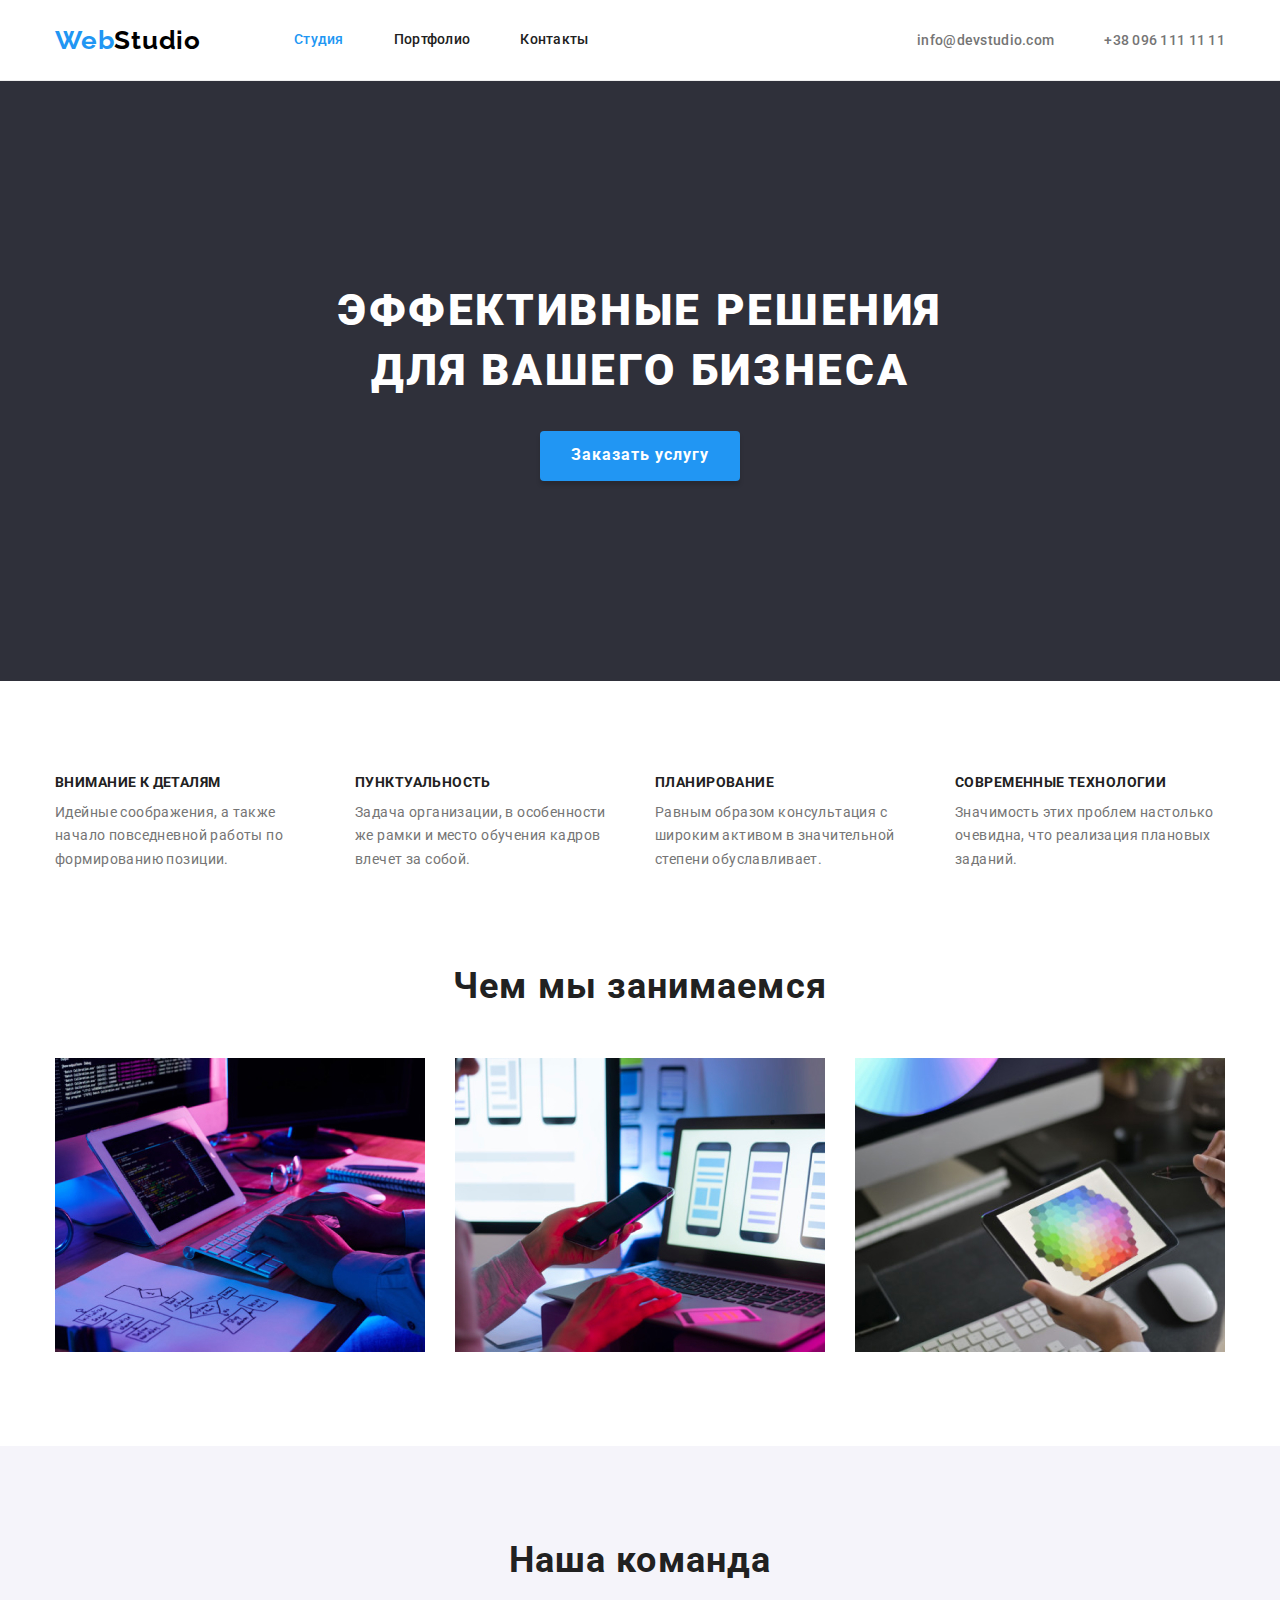
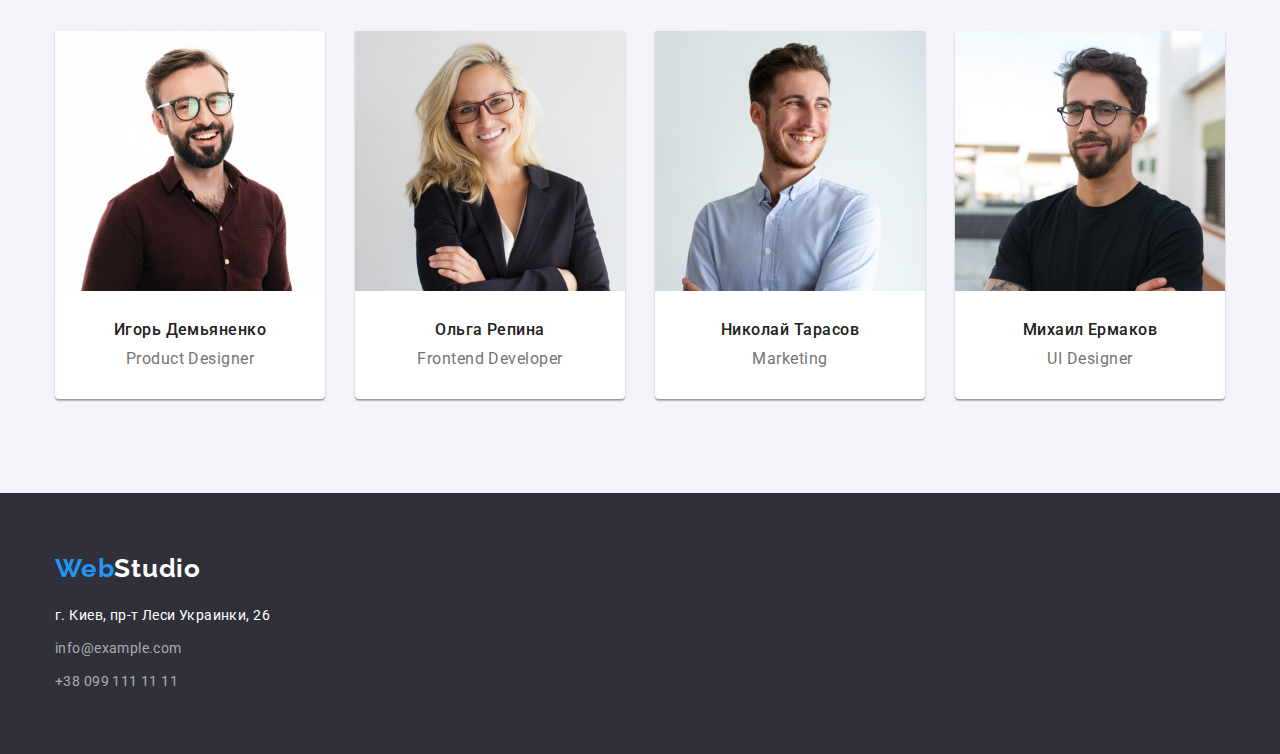
==== commit b77875db: "Переработал весь документ" ====
--- a/index.html
+++ b/index.html
@@ -5,179 +5,197 @@
     <meta http-equiv="X-UA-Compatible" content="IE=edge" />
     <meta name="viewport" content="width=device-width, initial-scale=1.0" />
     <title>Студия</title>
-    <link rel="preconnect" href="https://fonts.googleapis.com" />
-    <link rel="preconnect" href="https://fonts.gstatic.com" crossorigin />
     <link
       href="https://fonts.googleapis.com/css2?family=Raleway:wght@700&family=Roboto:wght@400;500;700;900&display=swap"
       rel="stylesheet"
     />
     <link
       rel="stylesheet"
-      href="https://cdnjs.cloudflare.com/ajax/libs/modern-normalize/1.1.0/modern-normalize.min.css"
+      href="https://cdn.jsdelivr.net/npm/modern-normalize@1.1.0/modern-normalize.min.css"
     />
     <link rel="stylesheet" href="./css/styles.css" />
   </head>
   <body>
-    <style>
-      /*   ------ Отменяем подчеркивание у ссылок ------------*/
-      a {
-        text-decoration: none;
-      }
-    </style>
-    <!--------Верхний контейнер -----------------------  -->
-    <header class="heder li">
+    <!--Шапка сайта-->
+    <header class="header">
       <div class="container nav-container">
-        <!--<div class="nav-container main-nav">-->
-          <nav class="heder-nav">
-           <!--Логотип-->
-           
-            <a href="/" class="logotip link"><span class="logotip-end">Web</span> Studio</a>
-            
-           <!-- Меню верхнее   --> 
-            
-            <ul class="site-list list link">
-              <li><a href="./index.html" class="link-current heder-li list link">Студия</a></li>
-              <li><a href="./portfolio.html" class="heder-li link list">Портфолио</a></li>
-              <li><a href="#" class="heder-li list link">Контакты</a></li>
-            </ul>
-
-            <ul class="site-nav-list list">
-            <li>
-              <a href="mailto:info@devstudio.com" class="site-nav-list-mail link list"
-                >info@devstudio.com</a
-              >
-            </li>
-            <li>
-              <a href="tel:+380961111111" class="site-nav-list-contacts contacts link list"
-                >+38 096 111 11 11</a
-              >
-            </li>
-            </nav>
-          </ul>
-        </div>
+        <nav class="header-nav">
+          <a class="logo" href="./index.html"><span class="logo-web">Web</span>Studio</a>
+          <ul class="header-list">
+            <li class="item">
+              <a class="link current" href="./index.html">Студия</a>
+            </li>
+            <li class="item">
+              <a class="link" href="./portfolio.html">Портфолио</a>
+            </li>
+            <li class="item">
+              <a class="link" href="#contacts">Контакты</a>
+            </li>
+          </ul>
+        </nav>
+        <ul class="auth-nav-list">
+          <li class="item">
+            <a class="link" href="mailto:info@devstudio.com">info@devstudio.com</a>
+          </li>
+          <li class="item">
+            <a class="link" href="tel:+380961111111">+38 096 111 11 11</a>
+          </li>
+        </ul>
       </div>
     </header>
     <!--Главный контент-->
-    <!-- Контейнер Эффективные решения для вашего бизнеса -->
     <main>
       <section class="hero-section">
         <div class="container">
-        <h1 class="hero-title">Эффективные решения <br/> для вашего бизнеса</h1>
-        <button type="button" class="button-hero">Заказать услугу</button>
-        </div>
-      </section>
-      <!--Наши преимущества-->
-      <section class="section-benefits">     
-        <div class="container benefits-item">       
-<h2 class="visually-hidden">Список преимуществ</h2>
-<ul class="section-benefits-list">          
-<li class="item">                        
-      <!-- Контейнер Внимание к деталям... -->
-      <!--<section>-->
-        <h3 class="section-benefits-title">Внимание к деталям</h3>
-        <p class="section-benefits-text">  
-
-        <!--<ul class="benefits-ul list">
-          <li>
-            <h3 class="benefits-title">Внимание к деталям</h3>-->
-            <!--<p class="benefits-text">-->
-              Идейные соображения, а также начало повседневной работы по формированию позиции.
-            </p>
-          </li>
-          <li>
-            <h3 class="section-benefits-title">Пунктуальность</h3>
-            <p class="section-benefits-text">
-              Задача организации, в особенности же рамки и место обучения кадров влечет за собой.
-            </p>
-          </li>
-          <li>
-            <h3 class="section-benefits-title">Планирование</h3>
-            <p class="section-benefits-text">
-              Равным образом консультация с широким активом в значительной степени обуславливает.
-            </p>
-          </li>
-          <li class="item">
-            <h3 class="section-benefits-title">Современные технологии</h3>
-            <p class="section-benefits-text">
-              Значимость этих проблем настолько очевидна, что реализация плановых заданий.
-            </p>
-          </li>
-        </ul>
-        </div>
-      </section>
-      <!-- Чем мы занимаемся -->
+          <h1 class="hero-title">
+            эффективные решения<br />
+            для вашего бизнеса
+          </h1>
+          <button type="button" class="button-hero">Заказать услугу</button>
+        </div>
+      </section>
+      <!--Наши преймущества-->
+      <section class="section-benefits">
+        <div class="container benefits-item">
+          <h2 class="visually-hidden">Список преймуществ</h2>
+          <ul class="section-benefits-list">
+            <li class="item">
+              <h3 class="section-benefits-title">внимание к деталям</h3>
+              <p class="section-benefits-text">
+                Идейные соображения, а также начало повседневной работы по формированию позиции.
+              </p>
+            </li>
+            <li class="item">
+              <h3 class="section-benefits-title">пунктуальность</h3>
+              <p class="section-benefits-text">
+                Задача организации, в особенности же рамки и место обучения кадров влечет за собой.
+              </p>
+            </li>
+            <li class="item">
+              <h3 class="section-benefits-title">планирование</h3>
+              <p class="section-benefits-text">
+                Равным образом консультация с широким активом в значительной степени обуславливает.
+              </p>
+            </li>
+            <li class="item">
+              <h3 class="section-benefits-title">современные технологии</h3>
+              <p class="section-benefits-text">
+                Значимость этих проблем настолько очевидна, что реализация плановых заданий.
+              </p>
+            </li>
+          </ul>
+        </div>
+      </section>
+      <!--Чем мы занимаемся-->
       <section class="our-work-section">
-        <div class="container">         
-        <h2 class="our-work-title">Чем мы занимаемся</h2>
-        <ul class="our-work-list">
-          <li class="item">
-            <a href=""><img src="./images/foto1.jpg" alt="foto1" width="370" height="294" /></a>
-          </li>
-          <li class="item">
-            <a href=""><img src="./images/foto2.jpg" alt="foto2" width="370" height="294"/></a>
-          </li>
-          <li class="item">
-            <a href=""><img src="./images/foto3.jpg" alt="foto3" width="370" height="294"/></a>
-          </li>
-        </ul>
-         </div>
-      </section>
-      <!-- Наша команда -->
+        <div class="container">
+          <h2 class="our-work-title">Чем мы занимаемся</h2>
+          <ul class="our-work-list">
+            <li class="item">
+              <img
+                src="./images/foto1.jpg"
+                alt="програмирует"
+                width="370"
+                height="294"
+              />
+            </li>
+            <li class="item">
+              <img
+                src="./images/foto2.jpg"
+                alt="делает логотипы"
+                width="370"
+                height="294"
+              />
+            </li>
+            <li class="item">
+              <img
+                src="./images/foto3.jpg"
+                alt="ретуширует"
+                width="370"
+                height="294"
+              />
+            </li>
+          </ul>
+        </div>
+      </section>
+      <!--Наша команда-->
       <section class="our-team-section">
-        <div class="container">          
-        <h2 class="our-team">Наша команда</h2>
-        <ul class="our-team-list">
-          <li class="item">
-            <img class="our-team-list-card" src="./images/people1.jpg" alt="people1" width="270" height="260" />
-            <div class="media-team">    
-            <h3 class="our-team-title">Игорь Демьяненко</h3>
-            <p class="our-team-text">Product Designer</p>
-          </div>
-          </li>
-          <li class="item">
-            <img class="our-team-list-card" src="./images/people2.jpg" alt="people2" width="270" height="260"/>
-            <div class="media-team">          
-            <h3 class="our-team-title">Ольга Репина</h3>
-            <p class="our-team-text">Frontend Developer</p>
-          </div>
-          </li>
-          <li class="item">
-            <img class="our-team-list-card" src="./images/people3.jpg" alt="people3" width="270" height="260" />
-            <div class="media-team">     
-            <h3 class="our-team-title">Николай Тарасов</h3>
-            <p class="our-team-text">Marketing</p>
-            </div>
-          </li>
-          <li class="item">
-            <img class="our-team-list-card" src="./images/people4.jpg" alt="people4" width="270" height="260"/>
-            <div class="media-team">        
-            <h3 class="our-team">Михаил Ермаков</h3>
-            <p class="our-team-text">UI Designer</p>
-            </div>
-          </li>
-           </ul>
+        <div class="container">
+          <h2 class="our-team">Наша команда</h2>
+          <ul class="our-team-list">
+            <li class="item">
+              <img
+                class="our-team-list-card"
+                src="./images/people1.jpg"
+                alt="портрет мужчины"
+                width="270"
+              />
+              <div class="media-team">
+                <h3 class="our-team-title">Игорь Демьяненко</h3>
+                <p class="our-team-text">Product Designer</p>
+              </div>
+            </li>
+            <li class="item">
+              <img
+                class="our-team-list-card"
+                src="./images/people2.jpg"
+                alt="портрет женщины в очках"
+                width="270"
+                height="260"
+              />
+              <div class="media-team">
+                <h3 class="our-team-title">Ольга Репина</h3>
+                <p class="our-team-text">Frontend Developer</p>
+              </div>
+            </li>
+            <li class="item">
+              <img
+                class="our-team-list-card"
+                src="./images/people3.jpg"
+                alt="портрет мужчины"
+                width="270"
+                height="260"
+              />
+              <div class="media-team">
+                <h3 class="our-team-title">Николай Тарасов</h3>
+                <p class="our-team-text">Marketing</p>
+              </div>
+            </li>
+            <li class="item">
+              <img
+                class="our-team-list-card"
+                src="./images/people4.jpg"
+                alt="портрет мужчины"
+                width="270"
+                height="260"
+              />
+              <div class="media-team">
+                <h3 class="our-team-title">Михаил Ермаков</h3>
+                <p class="our-team-text">UI Designer</p>
+              </div>
+            </li>
+          </ul>
         </div>
       </section>
     </main>
-    <!-- Футер -->
+    <!--Подвал-->
     <footer class="footer" id="contacts">
       <div class="container">
-        <a href="./index.html" class="logo-footer"><span class="logo-web">Web</span> Studio</a>
+        <a href="./index.html" class="logo-footer"><span class="logo-web">Web</span>Studio</a>
         <address class="adress-footer">
           <ul class="footer-list">
             <li class="item">
               <a class="footer-adress" href="#">г. Киев, пр-т Леси Украинки, 26</a>
             </li>
             <li class="item">
-              <a class="footer-contacts" href="mailto:info@devstudio.com" 
-                >info@devstudio.com</a
-              >
-            </li>
-            <li class="item">
-              <a href="tel:+380961111111" class="footer-contacts">+38 096 111 11 11</a></li>
+              <a class="footer-contacts" href="mailto:info@example.com">info@example.com</a>
+            </li>
+            <li class="item">
+              <a class="footer-contacts" href="tel:+380991111111">+38 099 111 11 11</a>
+            </li>
           </ul>
         </address>
       </div>
     </footer>
   </body>
-</html>
+</html>--- a/css/styles.css
+++ b/css/styles.css
@@ -3,33 +3,34 @@
 *::after {
   box-sizing: border-box;
 }
-
 body {
   background-color: #ffffff;
-  font-family: 'Roboto', Verdana, Geneva, Tahoma, sans-serif;
-  letter-spacing: 0.03em;
-  font-size: 14px;
+  font-family: 'Roboto', Tahoma, sans-serif;
 }
 :root {
   --header-color: #ffffff;
+
   --hero-title-color: #ffffff;
+
   --main-text-title-color: #212121;
+
   --second-text-title-color: #757575;
+
   --hover-buton-color: #2196f3;
+
   --logo-color: #000000;
-  --button-portfolio-color: #f5f4fa;
+
+  --button-portfolio-colour: #f5f4fa;
 }
 a {
   text-decoration: none;
 }
-
 ul,
 ol {
   padding: 0;
   list-style: none;
   margin: 0;
 }
-
 p,
 h1,
 h2,
@@ -50,10 +51,14 @@
   padding-left: 15px;
   padding-right: 15px;
   width: 1200px;
-}
-/*------ Шапка -------*/
-.heder {
+  /* outline: 2px solid tomato; */
+}
+
+/* ---------------------------------ШАПКА САЙТА----------------------------------- */
+.header {
   border-bottom: 1px solid #eeeeee;
+
+  /* outline: 2px solid tomato; */
 }
 .nav-container {
   display: flex;
@@ -72,13 +77,11 @@
 .header-list .item:last-child {
   margin-right: 0px;
 }
-
 .header-list .link {
   display: block;
   padding-top: 32px;
   padding-bottom: 32px;
 }
-
 .logo {
   margin-right: 93px;
   font-family: Raleway;
@@ -98,7 +101,6 @@
   letter-spacing: 0.03em;
   color: var(--hover-buton-color);
 }
-
 .link {
   font-style: normal;
   font-weight: 500;
@@ -111,34 +113,33 @@
 .header-list .link:focus {
   color: var(--hover-buton-color);
 }
-.header-list .link-current {
+.header-list .link.current {
   color: #2196f3;
 }
 .auth-nav-list {
   display: flex;
   margin-left: auto;
 }
-
 .auth-nav-list .item {
   margin-right: 50px;
 }
-
 .auth-nav-list .item:last-child {
   margin-right: 0px;
 }
 .auth-nav-list .link {
+  font-style: normal;
   font-weight: 500;
+  font-size: 14px;
   line-height: 1.14;
   letter-spacing: 0.02em;
   color: var(--second-text-title-color);
 }
-
 .auth-nav-list .link:hover,
 .auth-nav-list .link:focus {
   color: var(--hover-buton-color);
 }
 
-/* -----Главный контент ------*/
+/* ---------------------------------ГЛАВНЫЙ КОНТЕНТ----------------------------------- */
 
 .hero-section {
   padding-top: 200px;
@@ -146,7 +147,6 @@
   background-color: #2f303a;
   text-align: center;
 }
-
 .hero-title {
   margin: 0 0 30px 0;
   font-style: normal;
@@ -161,6 +161,7 @@
 
 .button-hero {
   font-family: inherit;
+  font-style: normal;
   font-weight: 700;
   font-size: 16px;
   line-height: 1.8;
@@ -174,496 +175,264 @@
   color: var(--header-color);
   background-color: #2196f3;
 }
-
 .button-hero:hover,
 .button-hero:focus {
   background: #188ce8;
   box-shadow: 0px 4px 4px rgba(0, 0, 0, 0.15);
   border-radius: 4px;
 }
-
 .visually-hidden {
-position: absolute;
-white-space: nowrap;
-width: 1px;
-height: 1px;
-overflow: hidden;
-border: 0;
-padding: 0;
-clip: rect(0 0 0 0);
-clip-path: inset(50%);
-margin: -1px;
-
+  position: absolute;
+  white-space: nowrap;
+  width: 1px;
+  height: 1px;
+  overflow: hidden;
+  border: 0;
+  padding: 0;
+  clip: rect(0 0 0 0);
+  clip-path: inset(50%);
+  margin: -1px;
 }
 .section-benefits {
-padding-top: 94px;
-padding-bottom: 94px;
-
-}
-
+  padding-top: 94px;
+  padding-bottom: 94px;
+  /* outline: 2px solid tomato; */
+}
 .benefits-item {
-display: flex;
-
-}
-
+  display: flex;
+}
 .section-benefits-list {
-display: flex;
-
-}
-
+  display: flex;
+}
 .section-benefits-list .item {
-width: 270px;
-margin-right: 30px;
-
-}
-
+  width: 270px;
+  margin-right: 30px;
+}
 .section-benefits-list .item:last-child {
   margin-right: 0;
 }
 
 .section-benefits-title {
-margin-bottom: 10px;
-font-weight: 700;
-font-size: 14px;
-line-height: 1.14;
-letter-spacing: 0.03em;
-text-transform: uppercase;
-color: var(--main-text-title-color);
-
-}
-.section-benefits {
-background-color: #e5e5e5;
-
+  margin-bottom: 10px;
+  font-style: normal;
+  font-weight: 700;
+  font-size: 14px;
+  line-height: 1.14;
+  letter-spacing: 0.03em;
+  text-transform: uppercase;
+  color: var(--main-text-title-color);
+}
+.sectiom-benefits {
+  background-color: #e5e5e5;
 }
 .section-benefits-text {
-font-size: 14px;
-line-height: 1.7;
-letter-spacing: 0.03em;
-color: var(--second-text-title-color);
-
-}
-
+  font-size: 14px;
+  line-height: 1.7;
+  letter-spacing: 0.03em;
+  color: var(--second-text-title-color);
+}
 .our-work-section {
-padding-bottom: 94px;
-
-}
-
+  padding-bottom: 94px;
+}
 .our-work-list {
-display: flex;
-
-}
-
+  display: flex;
+}
 .our-work-list .item {
-margin-right: 30px;
-
+  margin-right: 30px;
 }
 .our-work-list .item:last-child {
-margin-right: 0;
-
+  margin-right: 0;
 }
 
 .our-work-title {
-margin-bottom: 50px;
-text-align: center;
-font-weight: 700;
-font-size: 36px;
-line-height: 1.16;
-text-align: center;
-letter-spacing: 0.03em;
-color: var(--main-text-title-color);
-
-}
-/*----Наша команда -----*/
-
+  margin-bottom: 50px;
+  text-align: center;
+  font-style: normal;
+  font-weight: 700;
+  font-size: 36px;
+  line-height: 1.16;
+  text-align: center;
+  letter-spacing: 0.03em;
+  color: var(--main-text-title-color);
+}
+/* ---------------------------------НАША КОМАНДА----------------------------------- */
 .our-team-section {
-background-color: #f5f4fa;
-padding-top: 94px;
-padding-bottom: 94px;
-
-}
-
+  background-color: #f5f4fa;
+  padding-top: 94px;
+  padding-bottom: 94px;
+  /* outline: 2px solid tomato; */
+}
 .our-team {
-margin-bottom: 50px;
-text-align: center;
-font-weight: 700;
-font-size: 36px;
-line-height: 1.16;
-letter-spacing: 0.03em;
-color: var(--main-text-title-color);
-
+  margin-bottom: 50px;
+  text-align: center;
+  font-style: normal;
+  font-weight: 700;
+  font-size: 36px;
+  line-height: 1.16;
+  letter-spacing: 0.03em;
+  color: var(--main-text-title-color);
 }
 .our-team-list {
-display: flex;
-
+  display: flex;
 }
 
 .our-team-list .item {
-margin-right: 30px;
-text-align: center;
-background-color: var(--hero-title-color);
-box-shadow: 0px 1px 3px rgba(0, 0, 0, 0.12),
-0px 1px 1px rgba(0, 0, 0, 0.14),
-0px 2px 1px rgba(0, 0, 0, 0.2);
-border-radius: 0px 0px 4px 4px;
-
-}
-
+  margin-right: 30px;
+  text-align: center;
+  background-color: var(--hero-title-color);
+  box-shadow: 0px 1px 3px rgba(0, 0, 0, 0.12), 0px 1px 1px rgba(0, 0, 0, 0.14),
+    0px 2px 1px rgba(0, 0, 0, 0.2);
+  border-radius: 0px 0px 4px 4px;
+}
 .our-team-list .item:last-child {
-margin-right: 0;
-
+  margin-right: 0;
 }
 
 .our-team-title {
-margin-bottom: 10px;
-font-style: normal;
-font-weight: 500;
-font-size: 16px;
-line-height: 1.18;
-letter-spacing: 0.03em;
-color: var(--main-text-title-color);
-
-}
-
+  margin-bottom: 10px;
+  font-style: normal;
+  font-weight: 500;
+  font-size: 16px;
+  line-height: 1.18;
+  letter-spacing: 0.03em;
+  color: var(--main-text-title-color);
+}
 .our-team-text {
-font-size: 16px;
-line-height: 1.18;
-letter-spacing: 0.03em;
-color: var(--second-text-title-color);
-
+  font-size: 16px;
+  line-height: 1.18;
+  letter-spacing: 0.03em;
+  color: var(--second-text-title-color);
 }
 
 .media-team {
-padding: 30px 15px 30px 15px;
-margin: 0;
-
-}
-
-/*-----Портфолио-------*/
+  padding: 30px 15px 30px 15px;
+  margin: 0;
+}
+
+/* ---------------------------------СТРАНИЦА ПОРТФОЛИО----------------------------------- */
 
 .portfolio-section {
-padding-top: 94px;
-padding-bottom: 94px;
-
-}
-
+  padding-top: 94px;
+  padding-bottom: 94px;
+}
 .portfolio-buttons-list {
-display: flex;
-justify-content: center;
-margin-bottom: 50px;
-
-}
-
+  display: flex;
+  justify-content: center;
+  margin-bottom: 50px;
+}
 .portfolio-buttons-list .item {
-margin-right: 8px;
-
-}
-
+  margin-right: 8px;
+}
 .portfolio-buttons-list .item:last-child {
-margin-right: 0;
-
-}
-
+  margin-right: 0;
+}
 .portfolio-button {
-padding: 6px 22px 6px 22px;
-font-family: inherit;
-font-weight: 500;
-font-size: 16px;
-line-height: 1.6;
-width: 128px;
-height: 38px;
-border: 0px;
-border-radius: 4px;
-cursor: pointer;
-background-color: var(--button-portfolio-color);
-color: var(--main-text-title-color);
-
-}
-
+  padding: 6px 22px 6px 22px;
+  font-family: inherit;
+  font-style: normal;
+  font-weight: 500;
+  font-size: 16px;
+  line-height: 1.6;
+  width: 128px;
+  height: 38px;
+  border: 0px;
+  border-radius: 4px;
+  cursor: pointer;
+  background-color: var(--button-portfolio-colour);
+  color: var(--main-text-title-color);
+}
 .portfolio-button:hover,
 .portfolio-button:focus {
-background-color: #2196f3;
-color: #ffffff;
-box-shadow: 0px 3px 1px rgba(0, 0, 0, 0.1),
-0px 1px 2px rgba(0, 0, 0, 0.08),
-0px 2px 2px rgba(0, 0, 0, 0.12);
-border-radius: 4px;
-
+  background-color: #2196f3;
+  color: #ffffff;
+  box-shadow: 0px 3px 1px rgba(0, 0, 0, 0.1), 0px 1px 2px rgba(0, 0, 0, 0.08),
+    0px 2px 2px rgba(0, 0, 0, 0.12);
+  border-radius: 4px;
 }
 
 .portfolio-section-list {
-display: flex;
-flex-wrap: wrap;
-flex-direction: row;
-
-
-}
-
+  display: flex;
+  flex-wrap: wrap;
+  flex-direction: row;
+}
 .portfolio-section-list .item {
-margin-right: 30px;
-margin-bottom: 30px;
-
-}
-
+  margin-right: 30px;
+  margin-bottom: 30px;
+  /* outline: 1px solid tomato; */
+}
 .portfolio-section-list .item:nth-child(3n) {
-margin-right: 0;
-
-}
-
-.portfolio-section-list .item:nth-last-child(-n+3) {
-
-margin-bottom: 0;
-
+  margin-right: 0;
+}
+.portfolio-section-list .item:nth-last-child(-n + 3) {
+  margin-bottom: 0;
 }
 
 .portfolio-title {
-margin-bottom: 4px;
-font-style: normal;
-font-weight: 700;
-font-size: 18px;
-line-height: 2;
-letter-spacing: 0.06em;
-color: var(--main-text-title-color);
-
-}
-
+  margin-bottom: 4px;
+  font-style: normal;
+  font-weight: 700;
+  font-size: 18px;
+  line-height: 2;
+  letter-spacing: 0.06em;
+  color: var(--main-text-title-color);
+}
 .portfolio-text {
-font-size: 16px;
-line-height: 1.8;
-letter-spacing: 0.03em;
-color: var(--second-text-title-color);
-
+  font-size: 16px;
+  line-height: 1.8;
+  letter-spacing: 0.03em;
+  color: var(--second-text-title-color);
 }
 .card-container {
-padding: 20px 24px;
-border-bottom: 1px solid #eeeeee;
-border-left: 1px solid #eeeeee;
-border-right: 1px solid #eeeeee;
-
-}
-
-/*--------Подвал--------*/
+  padding: 20px 24px;
+  border-bottom: 1px solid #eeeeee;
+  border-left: 1px solid #eeeeee;
+  border-right: 1px solid #eeeeee;
+}
+
+/* ---------------------------------ПОДВАЛ----------------------------------- */
 .footer {
-background-color: #2f303a;
-padding-bottom: 60px;
-padding-top: 60px;
-
-}
-
+  background-color: #2f303a;
+  padding-bottom: 60px;
+  padding-top: 60px;
+}
 .logo-footer {
-display: block;
-margin-bottom: 20px;
-font-family: Raleway;
-font-weight: bold;
-font-size: 26px;
-line-height: 1.19;
-letter-spacing: 0.03em;
-color: var(--header-color);
-
-}
-
-.footer-adress {
-font-size: 14px;
-line-height: 14px;
-letter-spacing: 0.03em;
-color: var(--header-color);
-
-}
-
-.footer-contacts {
-  line-height: 1.7;
-letter-spacing: 0.03em;
-color: rgba(255, 255, 255, 0.6);
-
-}
-
-.footer-list {
-margin: 0;
-
-}
-
-.footer-list .item {
-margin-bottom: 9px;
-
-}
-
-.footer-list .item:last-child {
-margin-bottom: 0px;
-
-
-}
-
-
-
-/*
-
-
-.main-nav {
-  display: flex;
-  align-items: center;
-}
-
-/*убираем подчекивание
-.link {
-  text-decoration: none;
-}
-/* убираем точки
-.list {
-  padding: 0;
-  margin: 0;
-  list-style: none;
-}
-/* ------------header-------------- 
-
-.logotip {
-  color: #000000;
+  display: block;
+  margin-bottom: 20px;
   font-family: Raleway;
-  font-size: 26px;
+  font-style: normal;
   font-weight: bold;
   font-size: 26px;
   line-height: 1.19;
   letter-spacing: 0.03em;
-}
-.logotip-end {
+  color: var(--header-color);
+}
+.footer-adress {
+  font-style: normal;
+  font-weight: 400;
+  font-size: 14px;
+  line-height: 1.7;
+  letter-spacing: 0.03em;
+  color: var(--header-color);
+}
+.footer-contacts {
+  font-style: normal;
+  font-weight: 400;
+  font-size: 14px;
+  line-height: 1.7;
+  letter-spacing: 0.03em;
+  color: rgba(255, 255, 255, 0.6);
+}
+.footer-adress:hover,
+.footer-contacts:hover {
   color: #2196f3;
-  font-family: Raleway;
-  font-size: 26px;
-  line-height: 1.19;
-  font-weight: bold;
-  letter-spacing: 0.03em;
-}
-
-.heder-li {
-  font-weight: 500;
-  font-size: 14px;
-  line-height: 1.14;
-  letter-spacing: 0.02em;
-  color: #212121;
-}
-.heder-li:hover,
-.heder-li:focus {
-  color: #2196f3;
-}
-
-.site-list {
-  color: #212121;
-  line-height: 1.14;
-  letter-spacing: 0.02em;
-}
-.link-portfo {
-  color: #212121;
-}
-.link-current {
-  color: #2196f3;
-}
-.link-current:hover,
-.link-current:focus {
-  color: #2196f3;
-}
-
-.contacts {
-  color: #757575;
-  line-height: 1.14;
-  letter-spacing: 0.02em;
-}
-.site-nav-list-mail:hover,
-.site-nav-list-mail:focus {
-  color: #2196f3;
-}
-
-.site-nav-list-contacts:hover,
-.site-nav-list-contacts:focus {
-  color: #2196f3;
-}
-
-/* -----------main---------------------- 
-.hero {
-  background-color: #2f303a;
-}
-.hero-title {
-  color: #ffffff;
-  font-weight: 900;
-  font-size: 44px;
-  line-height: 1.3;
-  text-align: center;
-  letter-spacing: 0.06em;
-}
-.hero-button-text {
-  font-family: inherit;
-  background-color: #2196f3;
-  color: #ffffff;
-  font-size: 16px;
-  line-height: 1.8;
-  letter-spacing: 0.06em;
-}
-/*----------- преймущества --------------------
-.benefits-title {
-  color: #212121;
-  font-size: 14px;
-  line-height: 1.14;
-  text-transform: uppercase;
-}
-.benefits-text {
-  color: #757575;
-  line-height: 1.7;
-}
-/* ----------чем мы занимаемся ------------------
-.about-us-text {
-  color: #212121;
-  font-size: 36px;
-  line-height: 1.16;
-  text-align: center;
-}
-/*----------- наша команда --------------------/
-.our-team {
-  font-size: 16px;
-  line-height: 1.18;
-  color: #212121;
-}
-.our-team-text {
-  font-size: 16px;
-  line-height: 1.18;
-  color: #757575;
-}
-/* --------------подвал -------------------------
-.adress {
-  background-color: #2f303a;
-}
-.logo-footer {
-  font-family: Raleway;
-  font-size: 26px;
-  line-height: 1.19;
-  color: #ffffff;
-}
-.adr-text {
-  font-style: normal;
-  line-height: 1.7;
-  color: #ffffff;
-}
-.adr-mail {
-  line-height: 1.7;
-  color: rgba(255, 255, 255, 0.6);
-}
-/* ------------Портфолио --------------------------
-.button-set {
-  background-color: #f5f4fa;
-}
-.button-li {
-  font-family: inherit;
-  font-size: 16px;
-  line-height: 1.6;
-  text-align: center;
-  color: #212121;
-}
-.portfolio-name {
-  font-weight: bold;
-  font-size: 18px;
-  line-height: 36px;
-  letter-spacing: 0.06em;
-  color: #212121;
-}
-.portfolio-text {
-  font-size: 16px;
-  line-height: 30px;
-  color: #757575;
-}
-*/+}
+
+.footer-list {
+  margin: 0;
+}
+.footer-list .item {
+  margin-bottom: 9px;
+}
+.footer-list .item:last-child {
+  margin-bottom: 0px;
+}